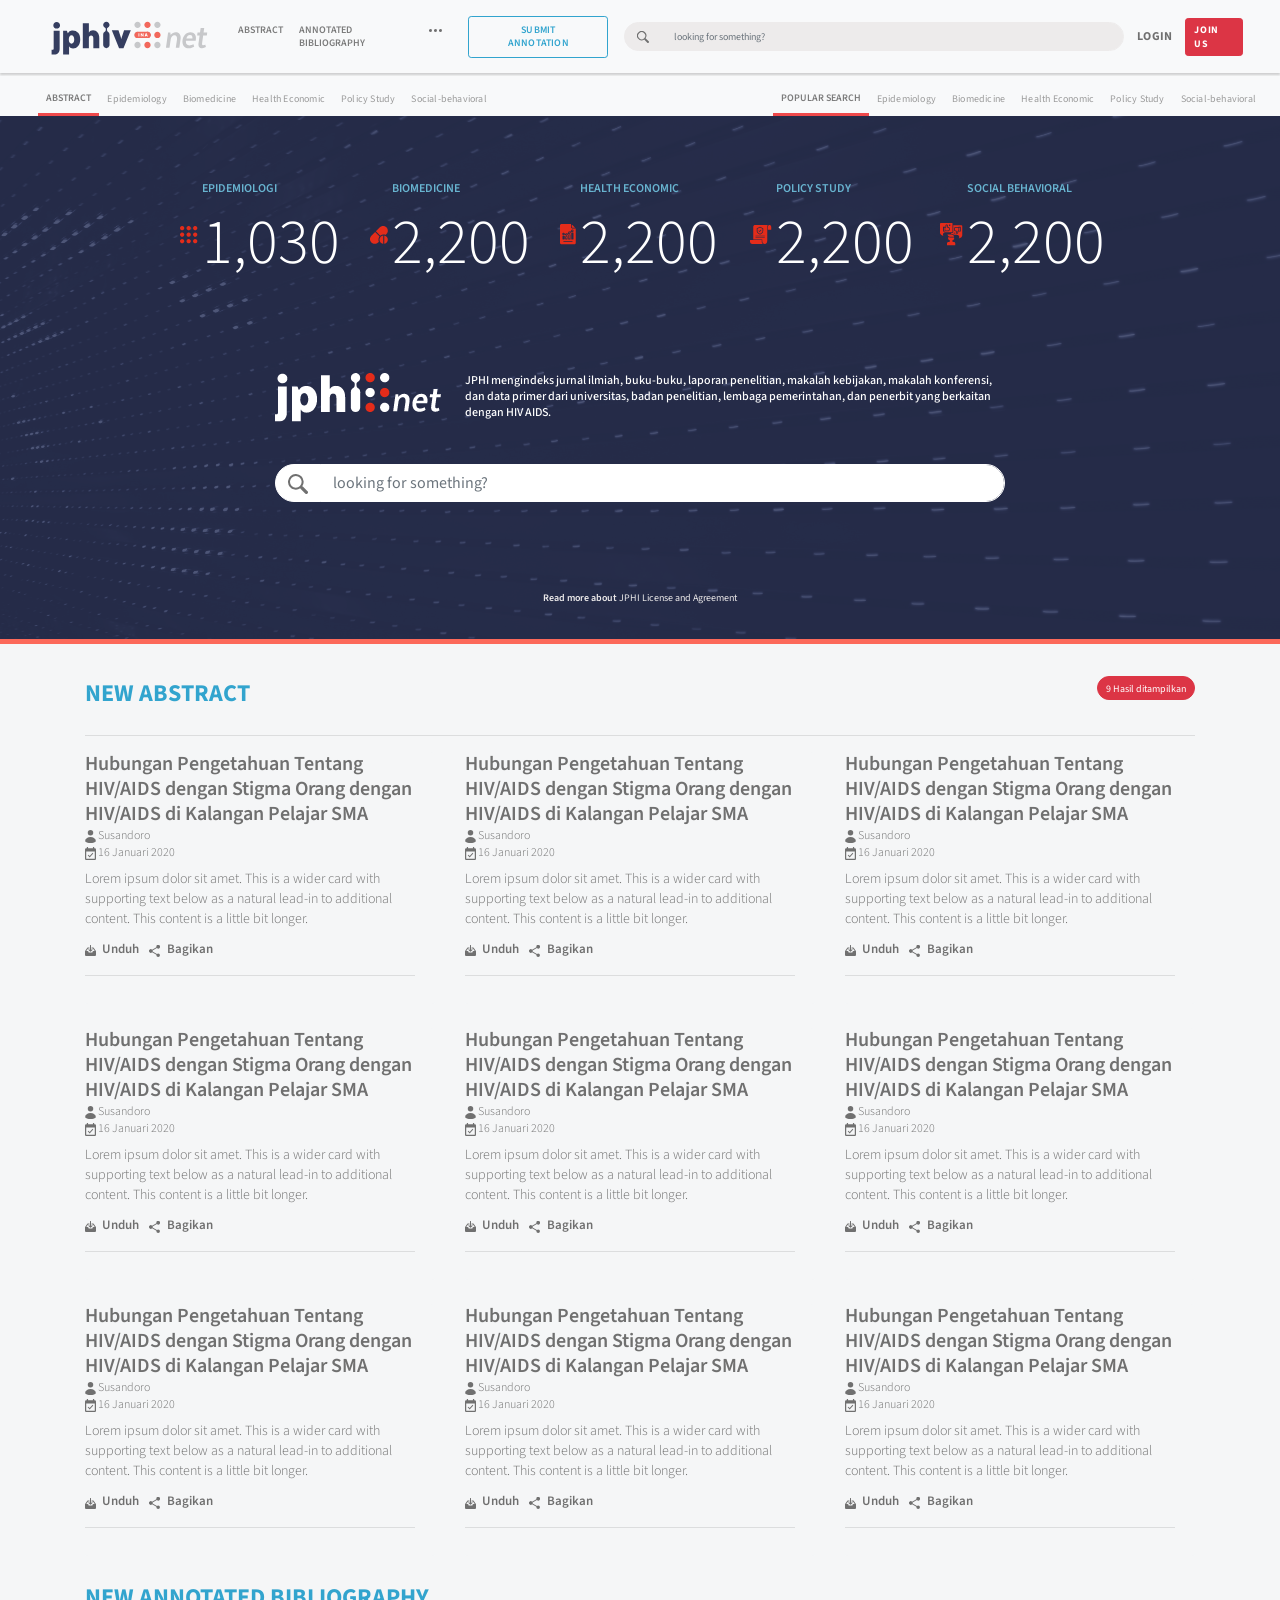
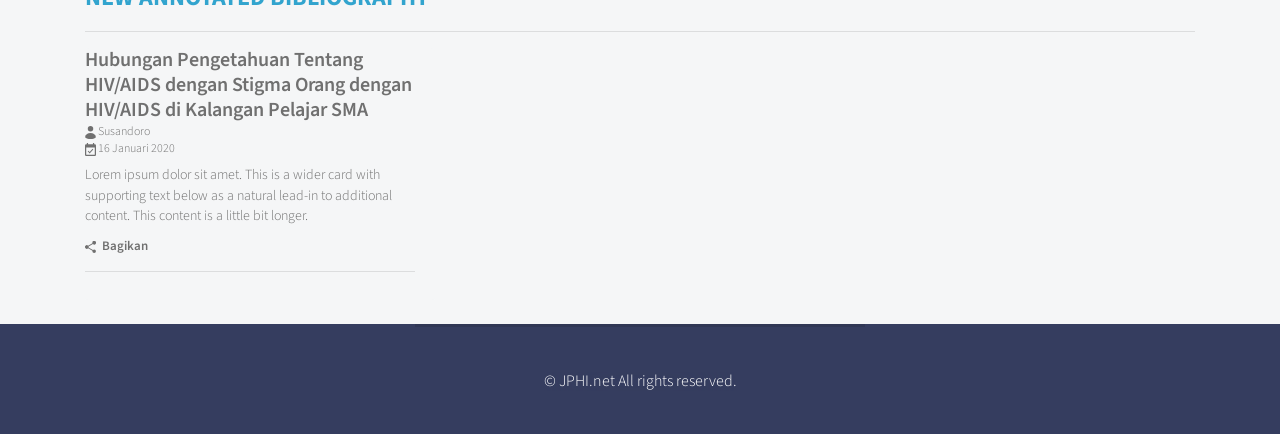
==== index.html @ fbbba708 "update navbar" ====
<!doctype html>
<html lang="en">
  <head>
    <!-- Required meta tags -->
    <meta charset="utf-8">
    <meta name="viewport" content="width=device-width, initial-scale=1, shrink-to-fit=no">

    <!-- Bootstrap CSS -->
    <link rel="stylesheet" href="https://stackpath.bootstrapcdn.com/bootstrap/4.4.1/css/bootstrap.min.css" integrity="sha384-Vkoo8x4CGsO3+Hhxv8T/Q5PaXtkKtu6ug5TOeNV6gBiFeWPGFN9MuhOf23Q9Ifjh" crossorigin="anonymous">
    
    <!-- my css -->
    <link rel="stylesheet" href="css/index.css">
    <link rel="stylesheet" href="css/header-footer.css">

    <!-- font source Sans pro -->
    <link href="https://fonts.googleapis.com/css?family=Source+Sans+Pro:200,200i,300,300i,400,400i,600,600i,700,700i,900,900i&display=swap" rel="stylesheet">
    <title>Homepage</title>
    <!-- <style>
      body{
        font-family: 'Source Sans Pro';
      }
    </style> -->

  </head>
  <body>
    <!-- header 1 -->
    <nav class="navbar navbar-expand-lg navbar-light bg-light main-nav">
      <a class="navbar-brand" href="index.html">
        <img src="img/logo/JPHIV-INA_LOGO.svg" alt="" srcset="">
      </a>
      <button class="navbar-toggler" type="button" data-toggle="collapse" data-target="#navbarSupportedContent" aria-controls="navbarSupportedContent" aria-expanded="false" aria-label="Toggle navigation">
        <span class="navbar-toggler-icon"></span>
      </button>
    
      <div class="collapse navbar-collapse" id="navbarSupportedContent">
        <ul class="navbar-nav">
          <li class="nav-item active">
            <a class="nav-link" href="Abstract.html">ABSTRACT <span class="sr-only">(current)</span></a>
          </li>
          <li class="nav-item">
            <a class="nav-link" href="annotated.html">ANNOTATED BIBLIOGRAPHY </a>
          </li>
          <li class="nav-item">
            <a class="nav-link" href="#"><img src="img/Group 13.png" alt="" srcset=""></a>
          </li>
          <button type="button" class="btn btn-outline-secondary btn-sm">SUBMIT ANNOTATION</button>
        </ul>
        <form class="form-inline my-2 my-lg-0 w-50 ">
          <div class="input-group">
            <div class="input-group-prepend">
              <div class="input-group-text "><i><img src="img/search-icon.svg" alt=""></i></div>
            </div>
            <input type="search" class="form-control "  placeholder="looking for something?">
          </div>
        </form>
        <button type="button" class="btn btn-link ">LOGIN</button>
        <button type="button" class="btn btn-danger btn-sm btn-join-us">JOIN US</button>
      </div>
    </nav>
    <!-- end header 1 -->

    <!-- header 2 -->
    <nav class="navbar navbar-expand-lg navbar-light bg-light sub-nav">
      <button class="navbar-toggler" type="button" data-toggle="collapse" data-target="#navbarSupportedContent" aria-controls="navbarSupportedContent" aria-expanded="false" aria-label="Toggle navigation">
        <span class="navbar-toggler-icon"></span>
      </button>
    
      <div class="collapse navbar-collapse" id="navbarSupportedContent">
        <ul class="navbar-nav mr-auto">
          <li class="nav-item active">
            <a class="nav-link" href="#">ABSTRACT <span class="sr-only">(current)</span></a>
          </li>
          <li class="nav-item">
            <a class="nav-link" href="Epidemiology.html">Epidemiology</a>
          </li>
          <li class="nav-item">
            <a class="nav-link" href="#">Biomedicine</a>
          </li>
          <li class="nav-item">
            <a class="nav-link" href="#">Health Economic</a>
          </li>
          <li class="nav-item">
            <a class="nav-link" href="#">Policy Study</a>
          </li>
          <li class="nav-item">
            <a class="nav-link" href="#">Social-behavioral</a>
          </li>
         
        </ul>
        <ul class="navbar-nav ml-auto popular-search">
          <li class="nav-item active">
            <a class="nav-link" href="#">POPULAR SEARCH <span class="sr-only">(current)</span></a>
          </li>
          <li class="nav-item">
            <a class="nav-link" href="#">Epidemiology</a>
          </li>
          <li class="nav-item">
            <a class="nav-link" href="#">Biomedicine</a>
          </li>
          <li class="nav-item">
            <a class="nav-link" href="#">Health Economic</a>
          </li>
          <li class="nav-item">
            <a class="nav-link" href="#">Policy Study</a>
          </li>
          <li class="nav-item">
            <a class="nav-link" href="#">Social-behavioral</a>
          </li>
        </ul>
      </div>
    </nav>
    <!-- end header 2 -->

    <!-- jumbotron -->
    <section class="landing">
      <div class="container-fluid">
        <div class="jumbotron jumbotron-fluid">
          <div class="container">
            <div class="row justify-content-md-center">
              <div class="col-md-2">
                <div class="media">
                  <img src="img/epidemiology.png" class="align-self-center mr-1" alt="...">
                  <div class="media-body">
                    <h5 class="mt-0">EPIDEMIOLOGI</h5>
                    <h1>1,030</ph1>
                  </div>
                </div>
              </div>
              <div class="col-md-2">
                <div class="media">
                  <img src="img/biomedicine.png" class="align-self-center mr-1" alt="...">
                  <div class="media-body">
                    <h5 class="mt-0">BIOMEDICINE</h5>
                    <h1>2,200</ph1>
                  </div>
                </div>
              </div>
              <div class="col-md-2">
                <div class="media">
                  <img src="img/health economic.png" class="align-self-center mr-1" alt="...">
                  <div class="media-body">
                    <h5 class="mt-0">HEALTH ECONOMIC</h5>
                    <h1>2,200</ph1>
                  </div>
                </div>
              </div>
              <div class="col-md-2">
                <div class="media">
                  <img src="img/policy-study.png" class="align-self-center mr-1" alt="...">
                  <div class="media-body">
                    <h5>POLICY STUDY</h5>
                    <h1>2,200</ph1>
                  </div>
                </div>
              </div>
              <div class="col-md-2">
                <div class="media">
                  <img src="img/social-behavioral.png" class="align-self-center mr-1" alt="...">
                  <div class="media-body">
                    <h5 class="mt-0">SOCIAL BEHAVIORAL</h5>
                    <h1>2,200</h1>
                  </div>
                </div>
              </div>
            </div>
            <div class="row justify-content-md-center title">
              <div class="col-md-2">
                <img src="img/logo/Landing-img.png" alt="" srcset="">
              </div>
              <div class="col-md-6">
                <h6 class="landing-title">JPHI mengindeks jurnal ilmiah, buku-buku, laporan penelitian, makalah kebijakan, makalah konferensi, dan data primer 
                  dari universitas, badan penelitian, lembaga pemerintahan, dan penerbit yang berkaitan dengan HIV AIDS.</h6>
              </div>
            </div>
              <div class="row justify-content-md-center main-search">
                <div class="col-md-8">
                  <form action="">
                    <div class="input-group">
  
                      <div class="input-group-prepend">
                        <div class="input-group-text"><i><img src="img/search-landing.svg" alt=""></i></div>
                      </div>
                      <input type="search" class="form-control"  placeholder="looking for something?">
                    </div>
                  </form>
                </div>
              </div>
              <div class="row justify-content-md-center align-items-end read-more">
                <div class="d-flex justify-content-center  align-items-end">
                  <h6>Read more about <span>JPHI License and Agreement</span> </h6>
                </div>
                <!-- <div class="col-md-2">
                  <h6>Read more about <span>JPHI License and Agreement</span> </h6>
                </div> -->
              </div>
          </div>
        </div>
      </div>
    </section>
    <!-- end jumbotron -->

    <!-- new entri -->
    <section>
      <div class="container new-entry">
        <div class="d-flex justify-content-between">
          <h3>NEW ABSTRACT</h3>
          <button type="button" class="btn btn-danger btn-sm">9 Hasil ditampilkan</button>
        </div>
        <hr>
        <div class="row row-cols-md-3">        
          <div class="col-md-4 mb-4">
            <div class="card h-100">
              <div class="card-body">
                <a href="detail.html " class="card-title">Hubungan Pengetahuan Tentang HIV/AIDS dengan Stigma Orang dengan HIV/AIDS di Kalangan Pelajar SMA</a>
                <h6 class="autor"><i><img src="img/autor.svg" alt="" srcset=""></i> Susandoro</h6>
                <h6 class="date"><i><img src="img/date.svg" alt=""></i> 16 Januari 2020</h6>
                <p class="card-text">Lorem ipsum dolor sit amet. This is a wider card with supporting text below as a natural lead-in to additional content. This content is a little bit longer.</p>
              </div>
              <div class="card-footer">
                <ul class="list-inline">
                  <li class="list-inline-item"><i><img src="img/download.svg" alt=""></i><a href="">Unduh</a></li>
                  <li class="list-inline-item"><i><img src="img/share.svg" alt=""></i><a href="">Bagikan</a></li>
                </ul>
                <hr>
              </div>
            </div>
          </div>

          <div class="col-md-4 mb-4">
            <div class="card h-100">
              <div class="card-body">
                <a href="detail.html " class="card-title">Hubungan Pengetahuan Tentang HIV/AIDS dengan Stigma Orang dengan HIV/AIDS di Kalangan Pelajar SMA</a>
                <h6 class="autor"><i><img src="img/autor.svg" alt="" srcset=""></i> Susandoro</h6>
                <h6 class="date"><i><img src="img/date.svg" alt=""></i> 16 Januari 2020</h6>
                <p class="card-text">Lorem ipsum dolor sit amet. This is a wider card with supporting text below as a natural lead-in to additional content. This content is a little bit longer.</p>
              </div>
              <div class="card-footer">
                <ul class="list-inline">
                  <li class="list-inline-item"><i><img src="img/download.svg" alt=""></i><a href="">Unduh</a></li>
                  <li class="list-inline-item"><i><img src="img/share.svg" alt=""></i><a href="">Bagikan</a></li>
                </ul>
                <hr>
              </div>
            </div>
          </div>

          <div class="col-md-4 mb-4">
            <div class="card h-100">
              <div class="card-body">
                <a href="detail.html " class="card-title">Hubungan Pengetahuan Tentang HIV/AIDS dengan Stigma Orang dengan HIV/AIDS di Kalangan Pelajar SMA</a>
                <h6 class="autor"><i><img src="img/autor.svg" alt="" srcset=""></i> Susandoro</h6>
                <h6 class="date"><i><img src="img/date.svg" alt=""></i> 16 Januari 2020</h6>
                <p class="card-text">Lorem ipsum dolor sit amet. This is a wider card with supporting text below as a natural lead-in to additional content. This content is a little bit longer.</p>
              </div>
              <div class="card-footer">
                <ul class="list-inline">
                  <li class="list-inline-item"><i><img src="img/download.svg" alt=""></i><a href="">Unduh</a></li>
                  <li class="list-inline-item"><i><img src="img/share.svg" alt=""></i><a href="">Bagikan</a></li>
                </ul>
                <hr>
              </div>
            </div>
          </div>

          <div class="col-md-4 mb-4">
            <div class="card h-100">
              <div class="card-body">
                <a href="detail.html " class="card-title">Hubungan Pengetahuan Tentang HIV/AIDS dengan Stigma Orang dengan HIV/AIDS di Kalangan Pelajar SMA</a>
                <h6 class="autor"><i><img src="img/autor.svg" alt="" srcset=""></i> Susandoro</h6>
                <h6 class="date"><i><img src="img/date.svg" alt=""></i> 16 Januari 2020</h6>
                <p class="card-text">Lorem ipsum dolor sit amet. This is a wider card with supporting text below as a natural lead-in to additional content. This content is a little bit longer.</p>
              </div>
              <div class="card-footer">
                <ul class="list-inline">
                  <li class="list-inline-item"><i><img src="img/download.svg" alt=""></i><a href="">Unduh</a></li>
                  <li class="list-inline-item"><i><img src="img/share.svg" alt=""></i><a href="">Bagikan</a></li>
                </ul>
                <hr>
              </div>
            </div>
          </div>

          <div class="col-md-4 mb-4">
            <div class="card h-100">
              <div class="card-body">
                <a href="detail.html " class="card-title">Hubungan Pengetahuan Tentang HIV/AIDS dengan Stigma Orang dengan HIV/AIDS di Kalangan Pelajar SMA</a>
                <h6 class="autor"><i><img src="img/autor.svg" alt="" srcset=""></i> Susandoro</h6>
                <h6 class="date"><i><img src="img/date.svg" alt=""></i> 16 Januari 2020</h6>
                <p class="card-text">Lorem ipsum dolor sit amet. This is a wider card with supporting text below as a natural lead-in to additional content. This content is a little bit longer.</p>
              </div>
              <div class="card-footer">
                <ul class="list-inline">
                  <li class="list-inline-item"><i><img src="img/download.svg" alt=""></i><a href="">Unduh</a></li>
                  <li class="list-inline-item"><i><img src="img/share.svg" alt=""></i><a href="">Bagikan</a></li>
                </ul>
                <hr>
              </div>
            </div>
          </div>

          <div class="col-md-4 mb-4">
            <div class="card h-100">
              <div class="card-body">
                <a href="detail.html " class="card-title">Hubungan Pengetahuan Tentang HIV/AIDS dengan Stigma Orang dengan HIV/AIDS di Kalangan Pelajar SMA</a>
                <h6 class="autor"><i><img src="img/autor.svg" alt="" srcset=""></i> Susandoro</h6>
                <h6 class="date"><i><img src="img/date.svg" alt=""></i> 16 Januari 2020</h6>
                <p class="card-text">Lorem ipsum dolor sit amet. This is a wider card with supporting text below as a natural lead-in to additional content. This content is a little bit longer.</p>
              </div>
              <div class="card-footer">
                <ul class="list-inline">
                  <li class="list-inline-item"><i><img src="img/download.svg" alt=""></i><a href="">Unduh</a></li>
                  <li class="list-inline-item"><i><img src="img/share.svg" alt=""></i><a href="">Bagikan</a></li>
                </ul>
                <hr>
              </div>
            </div>
          </div>

          <div class="col-md-4 mb-4">
            <div class="card h-100">
              <div class="card-body">
                <a href="detail.html " class="card-title">Hubungan Pengetahuan Tentang HIV/AIDS dengan Stigma Orang dengan HIV/AIDS di Kalangan Pelajar SMA</a>
                <h6 class="autor"><i><img src="img/autor.svg" alt="" srcset=""></i> Susandoro</h6>
                <h6 class="date"><i><img src="img/date.svg" alt=""></i> 16 Januari 2020</h6>
                <p class="card-text">Lorem ipsum dolor sit amet. This is a wider card with supporting text below as a natural lead-in to additional content. This content is a little bit longer.</p>
              </div>
              <div class="card-footer">
                <ul class="list-inline">
                  <li class="list-inline-item"><i><img src="img/download.svg" alt=""></i><a href="">Unduh</a></li>
                  <li class="list-inline-item"><i><img src="img/share.svg" alt=""></i><a href="">Bagikan</a></li>
                </ul>
                <hr>
              </div>
            </div>
          </div>

          <div class="col-md-4 mb-4">
            <div class="card h-100">
              <div class="card-body">
                <a href="detail.html " class="card-title">Hubungan Pengetahuan Tentang HIV/AIDS dengan Stigma Orang dengan HIV/AIDS di Kalangan Pelajar SMA</a>
                <h6 class="autor"><i><img src="img/autor.svg" alt="" srcset=""></i> Susandoro</h6>
                <h6 class="date"><i><img src="img/date.svg" alt=""></i> 16 Januari 2020</h6>
                <p class="card-text">Lorem ipsum dolor sit amet. This is a wider card with supporting text below as a natural lead-in to additional content. This content is a little bit longer.</p>
              </div>
              <div class="card-footer">
                <ul class="list-inline">
                  <li class="list-inline-item"><i><img src="img/download.svg" alt=""></i><a href="">Unduh</a></li>
                  <li class="list-inline-item"><i><img src="img/share.svg" alt=""></i><a href="">Bagikan</a></li>
                </ul>
                <hr>
              </div>
            </div>
          </div>

          <div class="col-md-4 mb-4">
            <div class="card h-100">
              <div class="card-body">
                <a href="detail.html " class="card-title">Hubungan Pengetahuan Tentang HIV/AIDS dengan Stigma Orang dengan HIV/AIDS di Kalangan Pelajar SMA</a>
                <h6 class="autor"><i><img src="img/autor.svg" alt="" srcset=""></i> Susandoro</h6>
                <h6 class="date"><i><img src="img/date.svg" alt=""></i> 16 Januari 2020</h6>
                <p class="card-text">Lorem ipsum dolor sit amet. This is a wider card with supporting text below as a natural lead-in to additional content. This content is a little bit longer.</p>
              </div>
              <div class="card-footer">
                <ul class="list-inline">
                  <li class="list-inline-item"><i><img src="img/download.svg" alt=""></i><a href="">Unduh</a></li>
                  <li class="list-inline-item"><i><img src="img/share.svg" alt=""></i><a href="">Bagikan</a></li>
                </ul>
                <hr>
              </div>
            </div>
          </div>
        </div>
      </div>
    </section>
    <!-- end new entry -->

    <!-- pagination -->
    <!-- <section class="pagination mt-3">
      <div class="container">
       <div class="row justify-content-md-center">
          <div class="col-md-auto ">
            <nav aria-label="Page navigation example">
              <ul class="pagination">
                <li class="page-item">
                  <a class="page-link" href="#" aria-label="Previous">
                    <span aria-hidden="true">&laquo;</span>
                    <span class="sr-only">Previous</span>
                  </a>
                </li>
                <li class="page-item"><a class="page-link" href="#">1</a></li>
                <li class="page-item"><a class="page-link" href="#">2</a></li>
                <li class="page-item"><a class="page-link" href="#">3</a></li>
                <li class="page-item">
                  <a class="page-link" href="#" aria-label="Next">
                    <span aria-hidden="true">&raquo;</span>
                    <span class="sr-only">Next</span>
                  </a>
                </li>
              </ul>
            </nav>
          </div>
        </div>
      </div>   
    </section> -->
    <!-- end pagination -->

    <section class="new-anno-bibl new-entry">
      <div class="container">
        <div class="row">
          <div class="col-md">
            <h3>NEW ANNOTATED BIBLIOGRAPHY</h3>
            <hr>
            <div class="row row-cols-md-3">
              <div class="col-md-4 mb-4">
                <div class="card h-100">
                  <div class="card-body">
                    <a href="detail.html " class="card-title">Hubungan Pengetahuan Tentang HIV/AIDS dengan Stigma Orang dengan HIV/AIDS di Kalangan Pelajar SMA</a>
                    <h6 class="autor"><i><img src="img/autor.svg" alt="" srcset=""></i> Susandoro</h6>
                    <h6 class="date"><i><img src="img/date.svg" alt=""></i> 16 Januari 2020</h6>
                    <p class="card-text">Lorem ipsum dolor sit amet. This is a wider card with supporting text below as a natural lead-in to additional content. This content is a little bit longer.</p>
                  </div>
                  <div class="card-footer">
                    <ul class="list-inline">
                      <li class="list-inline-item"><i><img src="img/share.svg" alt=""></i><a href="">Bagikan</a></li>
                    </ul>
                    <hr>
                  </div>
                </div>
              </div>
            </div>
          </div>
        </div>
      </div>
    </section>

    <!-- footer -->
    <footer>
      <div class="container">
        <hr>
        <div class="row justify-content-md-center ">
          <div class="col-md-auto align-items-center">
            <h3>© JPHI.net All rights reserved.</h3>
          </div>
        </div>
      </div>
    </footer>
    <!-- end footer -->

    <!-- Optional JavaScript -->
    <!-- jQuery first, then Popper.js, then Bootstrap JS -->
    <script src="https://code.jquery.com/jquery-3.4.1.slim.min.js" integrity="sha384-J6qa4849blE2+poT4WnyKhv5vZF5SrPo0iEjwBvKU7imGFAV0wwj1yYfoRSJoZ+n" crossorigin="anonymous"></script>
    <script src="https://cdn.jsdelivr.net/npm/popper.js@1.16.0/dist/umd/popper.min.js" integrity="sha384-Q6E9RHvbIyZFJoft+2mJbHaEWldlvI9IOYy5n3zV9zzTtmI3UksdQRVvoxMfooAo" crossorigin="anonymous"></script>
    <script src="https://stackpath.bootstrapcdn.com/bootstrap/4.4.1/js/bootstrap.min.js" integrity="sha384-wfSDF2E50Y2D1uUdj0O3uMBJnjuUD4Ih7YwaYd1iqfktj0Uod8GCExl3Og8ifwB6" crossorigin="anonymous"></script>
  </body>
</html>
---- css/index.css ----
body{
    font-family: 'Source Sans Pro'; 
    background-color: #F5F6F7 !important;
}

.main-nav .form-inline{
    width: 30%;
    margin-right: 0 !important;
}

.sub-nav{
    padding-left: 3% !important;
}

#homepage{
    background-color: #F5F6F7 !important;
}


/* LANDING */
.jumbotron{
    background-image: url(/img/landing-index.png);
    height: 528px;
}

.landing .container-fluid{
    padding-left: 0;
    padding-right: 0;
}

.landing .media-body h5{
    font-family: 'Source Sans Pro';
    font-size: 12px;
    font-weight: 600;
    font-stretch: normal;
    font-style: normal;
    line-height: 1.42;
    letter-spacing: normal;
    text-align: left;
    color: #68b4d0;
}

.landing .media-body h1{
    font-family: 'Source Sans Pro';
    font-size: 64px;
    font-weight: 300;
    line-height: 1.44;
    text-align: left;
    color: #ffffff !important;
} 

.landing .media-body h6{
    font-family: 'Source Sans Pro';
    font-size: 10px;
    font-weight: 600;
    line-height: 1.3;
    text-align: right;
    color: #ffffff !important ;
}

.landing .landing-title{
    font-family: 'Source Sans Pro';
    font-size: 12px;
    line-height: 1.33;
    text-align: left;
    color: #ffffff !important;
}

.landing .title{
    margin-top: 84px;
}

.landing .media h1 {
    margin-bottom: 0;
}

.landing .media h5 {
    margin-bottom: 0;
}


.landing input{
    font-family: 'Source Sans Pro';
    font-size: 16px;
    line-height: 1.38;
    color: #7b7b7b !important;
}

.landing .read-more h6{
    font-family: 'Source Sans Pro';
    margin-top: 90px;
    font-size: 10px;
    font-weight: 600;
    line-height: 1.3;
    color: #edebeb !important;
    margin-bottom: auto;
}

.landing .read-more h6 span{
    font-family: 'Source Sans Pro';
    font-size: 10px;
    font-weight: normal;
    line-height: 1.3;
    color: #edebeb !important;
}

.landing .jumbotron-fluid{
    border-bottom: 5px solid #fc695a;
}
/* 
.landing .co-md-2{
    padding-left: 0 !important;
    padding-right: 0 !important;
} */

.main-search{
    margin-top: 35px;
}

 .main-search .input-group-text{
    background-color: #ffffff;
    border-top-left-radius:20px ;
    border-bottom-left-radius: 20px;
    border-color: #ffffff;
}

.main-search .form-control{
    border-top-right-radius: 20px;
    border-bottom-right-radius: 20px;
    border-color: #ffffff;
}
/* END LANDING */

/* NEW ENTRY */
.new-entry h3{
    font-family: 'Source Sans Pro';
    font-size: 24px;
    font-weight: bold;
    line-height: 1.46;
    text-align: left;
    color: #32a4ce !important;
}

.new-entry img{
    width: 11px;
}

.new-entry button{
    height: 24px;
    font-family: 'Source Sans Pro';
    font-size: 10px;
    line-height: 1.6;
    text-align: left;
    color: #ffffff !important;
    border-radius: 20px;
}

.new-entry .card-title{
    font-family: 'Source Sans Pro';
    font-size: 20px;
    font-weight: 600;
    line-height: 1.25;
    color: #707070 !important;
    margin-bottom: 12px;
}

.new-entry a:hover{
    font-family: 'Source Sans Pro';
    font-size: 20px;
    font-weight: 600;
    line-height: 1.25;
    color: #fc695a !important;
}

.new-entry a{
    font-family: 'Source Sans Pro';
    font-size: 20px;
    font-weight: 600;
    line-height: 1.25;
    color: #707070 !important;
    margin-bottom: 12px;
}

.new-entry .card-footer a:hover{
    font-family: 'Source Sans Pro';
    font-size: 13px;
    font-weight: 600;
    font-stretch: normal;
    font-style: normal;
    line-height: 1.38;
    letter-spacing: normal;
    text-align: left;
    color: #ef494b;
}

.new-entry .card-footer a{
    font-family: 'Source Sans Pro';
    font-size: 13px;
    font-weight: 600;
    font-stretch: normal;
    font-style: normal;
    line-height: 1.38;
    letter-spacing: normal;
    text-align: left;
    color: #ef494b;
    
}

/* .new-entry ul img{
    padding-right: 0.6%;
} */

.new-entry ul a{
    padding-left: 6.4px
}

.new-entry .autor{
    margin-bottom: 0;
}

.new-entry .autor ,.new-entry .date{
    font-family: 'Source Sans Pro';
    font-size: 12px;
    font-weight: 300;
    line-height: 1.42;
    text-align: left;
    color: #707070 !important;
}

.new-entry p{
    font-family: 'Source Sans Pro';
    font-size: 14px;
    font-weight: 300;
    line-height: 1.43;
    color: #707070 !important;
}

.new-entry .list-inline{
    font-family: 'Source Sans Pro';
    font-size: 10px;
    font-weight: 600;
    line-height: 1.3;
    color: #707070 !important;
}

.new-entry .card-body{
    padding: 0;

}

.new-entry .card{
    border: 0;
}

.new-entry .card-footer{
    background-color: #F5F6F7;
    border: 0;
    padding-left: 0;
}

.new-entry .card{
    background-color: #F5F6F7;
}

/* END NEW ENTRY */

/* PAGINATIO */
.pagination .page-link{
    border: 0;
    font-size: 12px;
    line-height: 1.42;
    color: #707070 !important;
}
/* END PAGINATIO */

/* FOOTER */
footer hr{
    width: 450px;
    border-top-width: 3px;
    margin-bottom: 0;
    margin-top: 0;
    padding-bottom: 0;
    padding-top: 0;
}
/* END FOOTER */
---- css/header-footer.css ----
body{
    background-color: #F5F6F7;
}

.main-nav {
    box-shadow: 0 2px 2px 0 rgba(0, 0, 0, 0.16) !important;
    margin-bottom: 3px;
}

.main-nav .navbar-brand {
    padding-left: 2%;
}

.main-nav .navbar-brand img{
    width: 173.5px;
}

.main-nav ul {
    margin-right: 1.5%;
}

.main-nav .form-inline{
    width: 30%;
}

#search-main-nav{
    margin-right: 4.2% !important;
    width: 45%; 
}

.main-nav img{
    margin-right: 1.5%;
}

.sub-nav {
    box-shadow: none;
}

/* ################### HEADER ################# */
.sub-nav .navbar-nav .active>.nav-link{
    font-family: 'Source Sans Pro';
    font-size: 10px;
    font-weight: 600;
    font-stretch: normal;
    font-style: normal;
    line-height: 1.3;
    letter-spacing: normal;
    text-align: left;
    color: #7b7b7b !important;
    border-bottom: 3px solid #ef494b;
}

.sub-nav{
    padding-bottom: 0;
    padding-left: 0;
}

/* .navbar a img{
    padding-right: 14%;
} */

.main-nav .nav-link{
    font-family: 'Source Sans Pro';
    font-size: 10px;
    font-weight: 600;
    line-height: 1.3;
    color: #7b7b7b !important;
  }

.main-nav .btn-link{
    font-family: 'Source Sans Pro';
    font-size: 12px;
    font-weight: bold;
    line-height: 1.42;
    letter-spacing: 0.24px;
    text-align: left;
    color: #707070;
}

.main-nav .img-profil{
    width: 50px;
    border-radius: 50%;
}

.main-nav .btn-profil{
    font-family: 'Source Sans Pro';
    font-size: 12px;
    font-weight: bold;
    font-stretch: normal;
    font-style: normal;
    line-height: 1.42;
    letter-spacing: 0.24px;
    text-align: left;
    color: #707070;
}

.main-nav .btn-join-us{
    font-family: 'Source Sans Pro';
    font-size: 10px;
    font-weight: bold;
    line-height: 1.4;
    letter-spacing: 0.6px;
    text-align: left;
    color: #ffffff;
    margin-right: 2%;
}


 .main-nav .btn-outline-secondary{
    padding-right: 23px;
    padding-left: 23px;
    font-family: 'Source Sans Pro';
    font-size: 10px;
    font-weight: 600;
    line-height: 1.3;
    letter-spacing: 0.2px;
    color: #32a4ce !important;
    border-color: #32a4ce !important;
    margin-left: 18px;
 }

 .main-nav .input-group{
     width: 100%;
 }

 .main-nav input , .main-nav .input-group-text{
    font-family: 'Source Sans Pro';
    font-size: 10px;
    line-height: 1.4;
    color: #7b7b7b !important;
    background-color: #edebeb;
    border-top-left-radius: 20px;
    border-bottom-left-radius: 20px;
    border-color: #edebeb; ;
 }

 .sub-nav .nav-link{
    font-family: 'Source Sans Pro';
    font-size: 10px;
    line-height: 1.4;
    letter-spacing: 0.2px;
    text-align: left;
    color: #9b9b9b !important;
    
}

.main-nav .form-control{
    border-top-right-radius: 20px;
    border-bottom-right-radius: 20px;
}




/* ###################### END HEADER ################################## */

.page-link{
    background-color: #f5f6f7 !important;
}

/* FOOTER */
footer{
    background-color: #353d5f;
    height: 110px;
}

footer h3{
    -webkit-backdrop-filter: blur(30px);
    backdrop-filter: blur(30px);
    font-family: 'Source Sans Pro';
    font-size: 16px;
    font-weight: 300;
    text-align: left;
    color: #ffffff !important;
    margin-top: 45px;
}
/* END FOOTER */
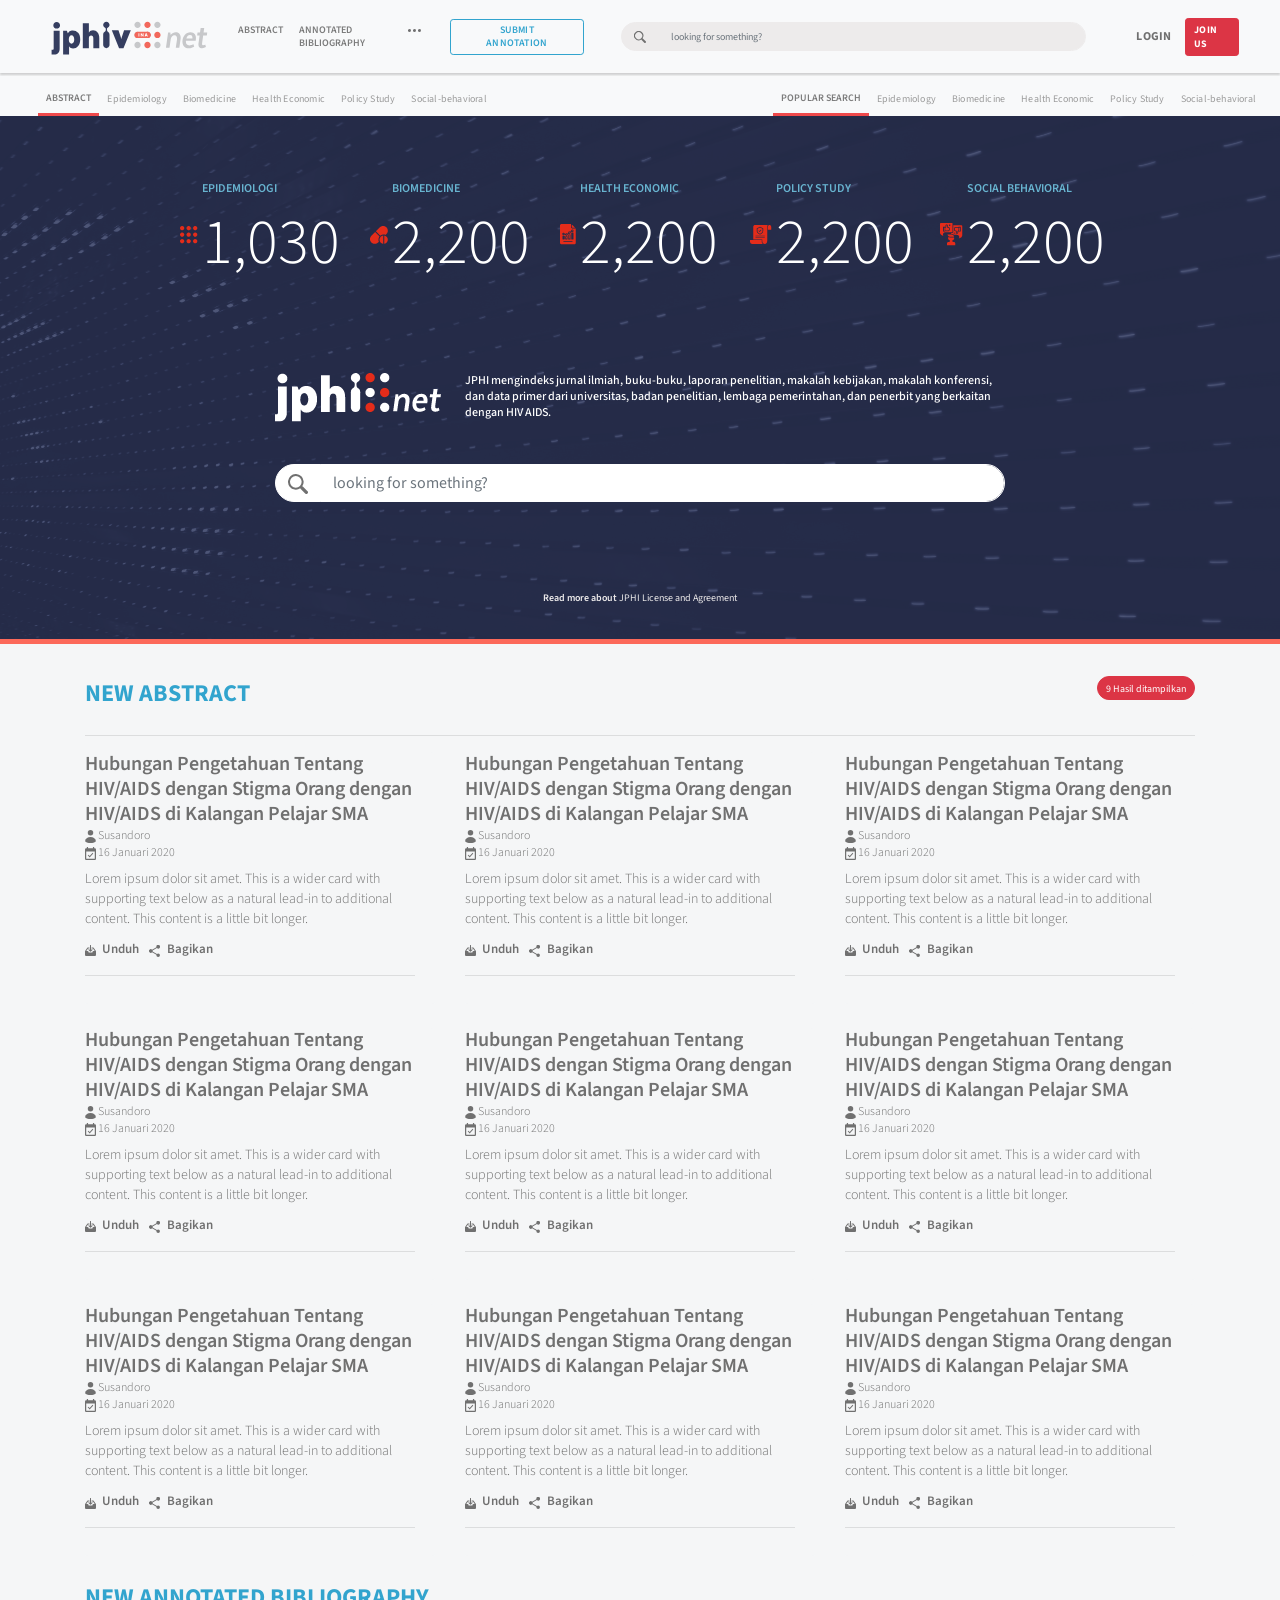
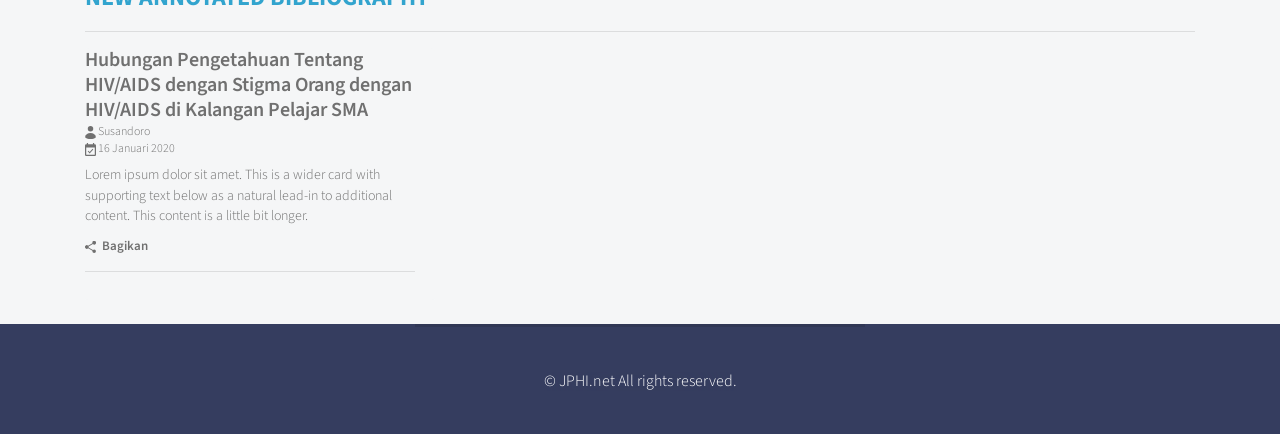
==== commit 39734394: "update dropdown" ====
--- a/index.html
+++ b/index.html
@@ -41,11 +41,23 @@
             <a class="nav-link" href="annotated.html">ANNOTATED BIBLIOGRAPHY </a>
           </li>
           <li class="nav-item">
-            <a class="nav-link" href="#"><img src="img/Group 13.png" alt="" srcset=""></a>
+            <div class="dropdown show dropdown-annotated">
+              <a class="nav-link dropdown-toggle" role="button" id="dropdownAnnotatedLink" data-toggle="dropdown" aria-haspopup="true" aria-expanded="false" href="#"><img src="img/Group 13.png" alt="" srcset=""></a>
+              <div class="dropdown-menu" aria-labelledby="dropdownAnnotatedLink">
+                <a class="dropdown-item" href="#">OVERVIEW</a>
+                <div class="dropdown-divider"></div>
+                <a class="dropdown-item" href="#">PRIVACY POLICY</a>
+                <div class="dropdown-divider"></div>
+                <a class="dropdown-item" href="#">TERMS OF SERVICE</a>
+                <div class="dropdown-divider"></div>
+                <a class="dropdown-item" href="#">FAQ</a>
+              </div>
+            </div>
+          </div>
           </li>
           <button type="button" class="btn btn-outline-secondary btn-sm">SUBMIT ANNOTATION</button>
         </ul>
-        <form class="form-inline my-2 my-lg-0 w-50 ">
+        <form class="form-inline my-2 my-lg-0 ">
           <div class="input-group">
             <div class="input-group-prepend">
               <div class="input-group-text "><i><img src="img/search-icon.svg" alt=""></i></div>
--- a/css/header-footer.css
+++ b/css/header-footer.css
@@ -20,17 +20,76 @@
 }
 
 .main-nav .form-inline{
-    width: 30%;
+    width: 48%;
+    padding-left: 3%;
+    padding-right: 3%;
 }
 
 #search-main-nav{
     margin-right: 4.2% !important;
-    width: 45%; 
+    width: 40%; 
 }
 
 .main-nav img{
     margin-right: 1.5%;
 }
+
+.dropdown-toggle::after {
+    display: none;
+}
+
+.main-nav .dropdown-annotated .dropdown-menu{
+    /* opacity: 0.95; */
+    box-shadow: 3px 3px 4px 0 rgba(0, 0, 0, 0.17);
+    background-color: #353d5f;
+}
+
+.main-nav .dropdown-img-profil .dropdown-menu{
+    opacity: 0.75;
+    box-shadow: 3px 3px 4px 0 rgba(0, 0, 0, 0.12);
+    background-color: #fafafa;
+}
+
+.main-nav .dropdown-annotated .dropdown-item{
+    font-family: 'Source Sans Pro';
+    font-size: 12px;
+    font-weight: normal;
+    font-stretch: normal;
+    font-style: normal;
+    line-height: 1.42;
+    letter-spacing: 0.36px;
+    text-align: left;
+    color: #ffffff;
+}
+
+.main-nav .dropdown-img-profil .dropdown-item{
+    font-family: 'Source Sans Pro';
+    font-size: 12px;
+    font-weight: normal;
+    font-stretch: normal;
+    font-style: normal;
+    line-height: 1.42;
+    letter-spacing: 0.36px;
+    text-align: left;
+    color: #353d5f;
+}
+
+.main-nav .dropdown-annotated .dropdown-divider{
+    margin-left: 15%;
+    margin-right: 15%;
+    marg
+}
+
+.main-nav .dropdown-img-profil .dropdown-divider{
+    margin-left: 15%;
+    margin-right: 15%;
+    marg
+}
+
+.main-nav .dropdown-annotated .dropdown-item:hover{
+    color: black;
+}
+
 
 .sub-nav {
     box-shadow: none;
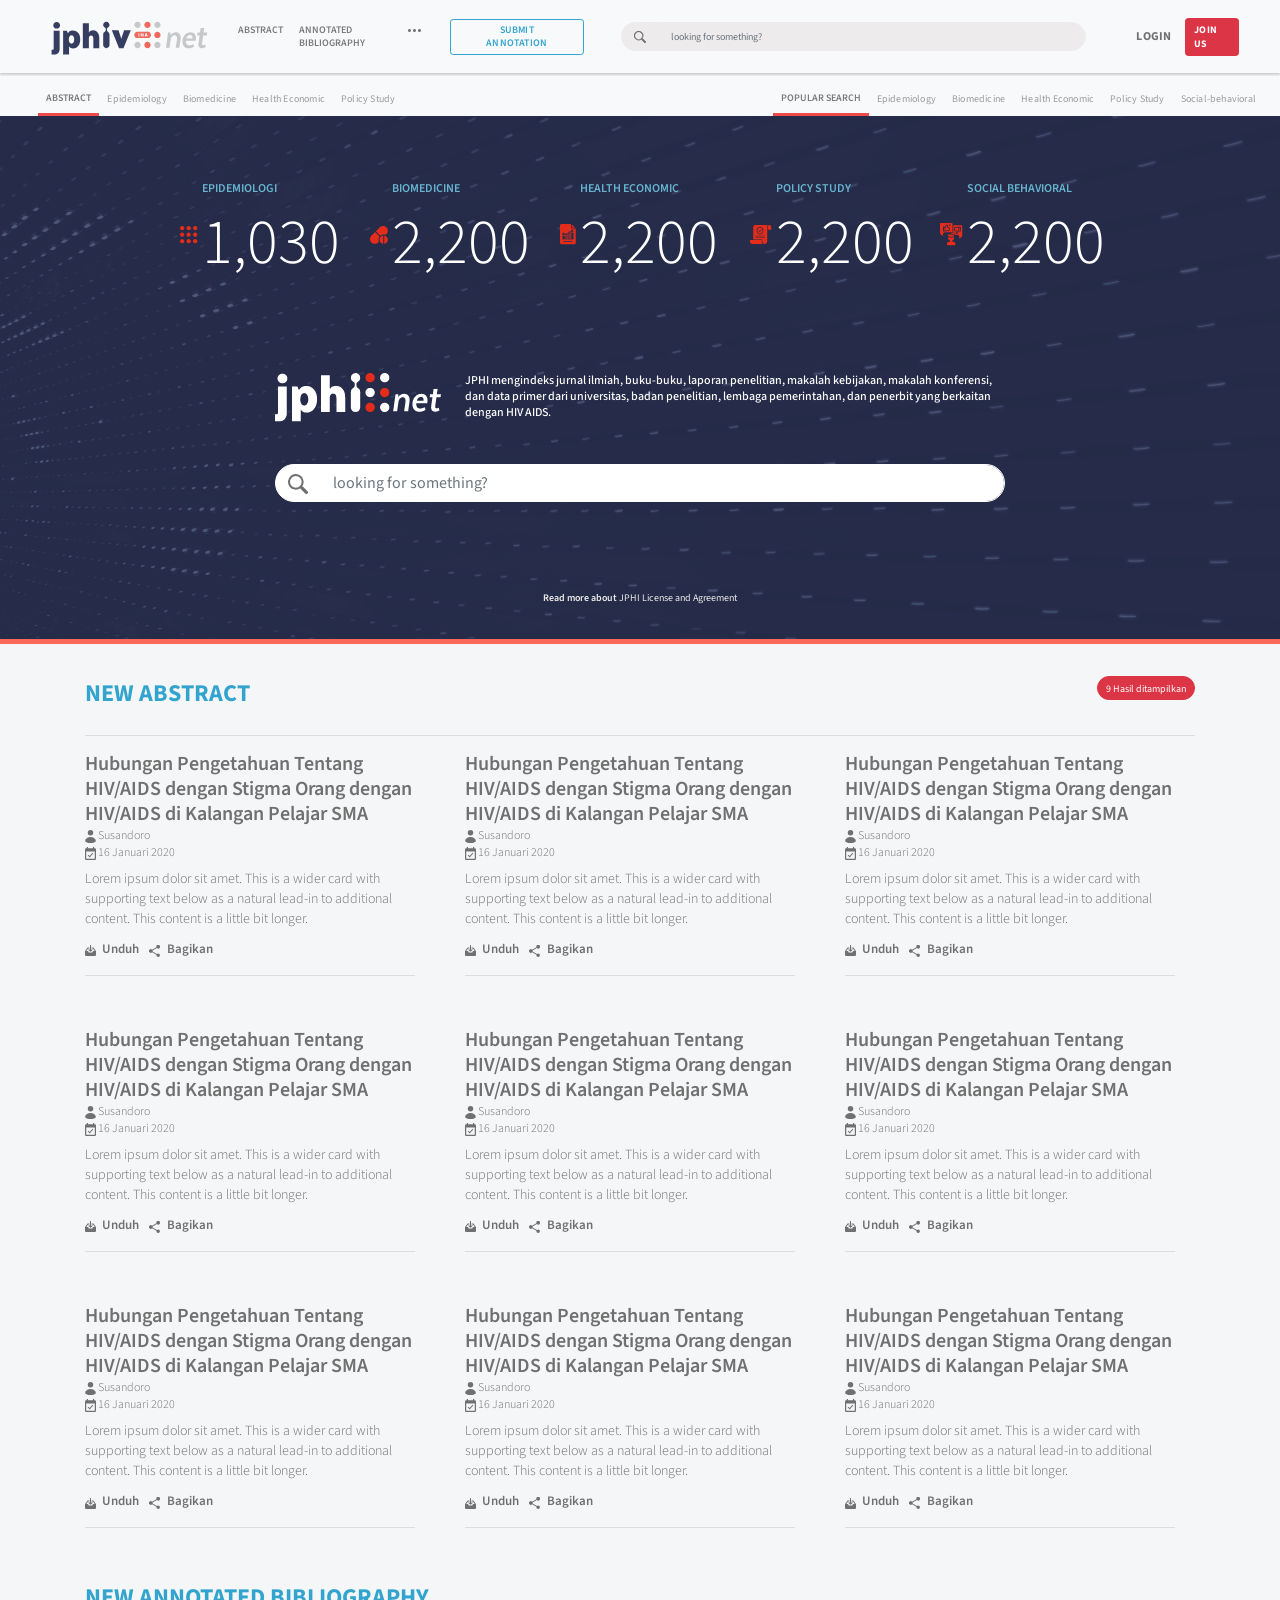
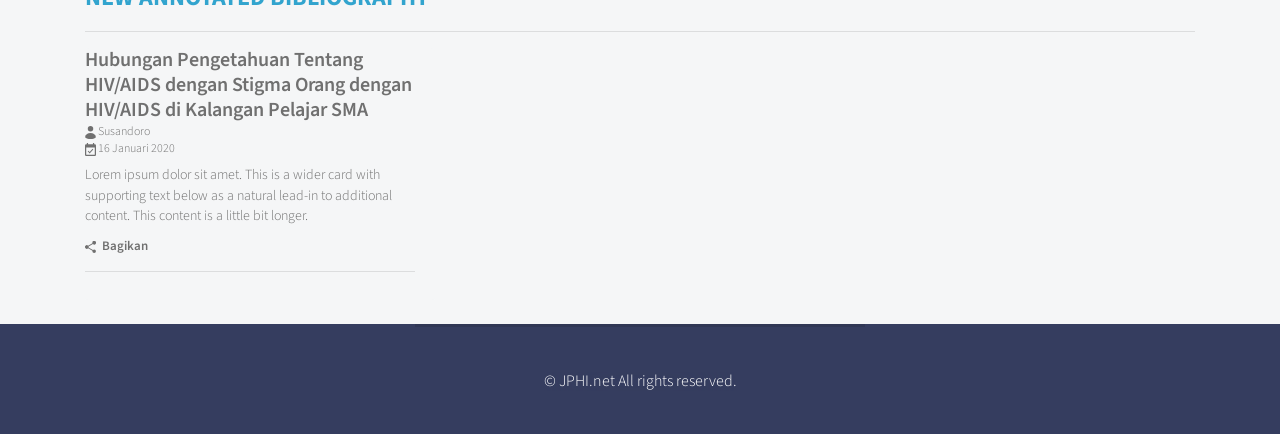
==== commit d0bf8189: "fix navbar" ====
--- a/index.html
+++ b/index.html
@@ -44,13 +44,21 @@
             <div class="dropdown show dropdown-annotated">
               <a class="nav-link dropdown-toggle" role="button" id="dropdownAnnotatedLink" data-toggle="dropdown" aria-haspopup="true" aria-expanded="false" href="#"><img src="img/Group 13.png" alt="" srcset=""></a>
               <div class="dropdown-menu" aria-labelledby="dropdownAnnotatedLink">
-                <a class="dropdown-item" href="#">OVERVIEW</a>
+                <a class="dropdown-item" href="overview.html">OVERVIEW</a>
                 <div class="dropdown-divider"></div>
                 <a class="dropdown-item" href="#">PRIVACY POLICY</a>
                 <div class="dropdown-divider"></div>
                 <a class="dropdown-item" href="#">TERMS OF SERVICE</a>
                 <div class="dropdown-divider"></div>
                 <a class="dropdown-item" href="#">FAQ</a>
+                <div class="dropdown-divider"></div>
+                <a class="dropdown-item" href="search-result-page.html">Search Result Page</a>
+                <div class="dropdown-divider"></div>
+                <a class="dropdown-item" href="search-result-tag.html">Search Tag Result Page</a>
+                <div class="dropdown-divider"></div>
+                <a class="dropdown-item" href="abstract-detail.html">Abstract Detail</a>
+                <div class="dropdown-divider"></div>
+                <a class="dropdown-item" href="annotated-detail.html">Annotated Detail</a>
               </div>
             </div>
           </div>
@@ -94,11 +102,8 @@
           <li class="nav-item">
             <a class="nav-link" href="#">Policy Study</a>
           </li>
-          <li class="nav-item">
-            <a class="nav-link" href="#">Social-behavioral</a>
-          </li>
-         
         </ul>
+
         <ul class="navbar-nav ml-auto popular-search">
           <li class="nav-item active">
             <a class="nav-link" href="#">POPULAR SEARCH <span class="sr-only">(current)</span></a>
--- a/css/header-footer.css
+++ b/css/header-footer.css
@@ -77,13 +77,11 @@
 .main-nav .dropdown-annotated .dropdown-divider{
     margin-left: 15%;
     margin-right: 15%;
-    marg
 }
 
 .main-nav .dropdown-img-profil .dropdown-divider{
     margin-left: 15%;
     margin-right: 15%;
-    marg
 }
 
 .main-nav .dropdown-annotated .dropdown-item:hover{
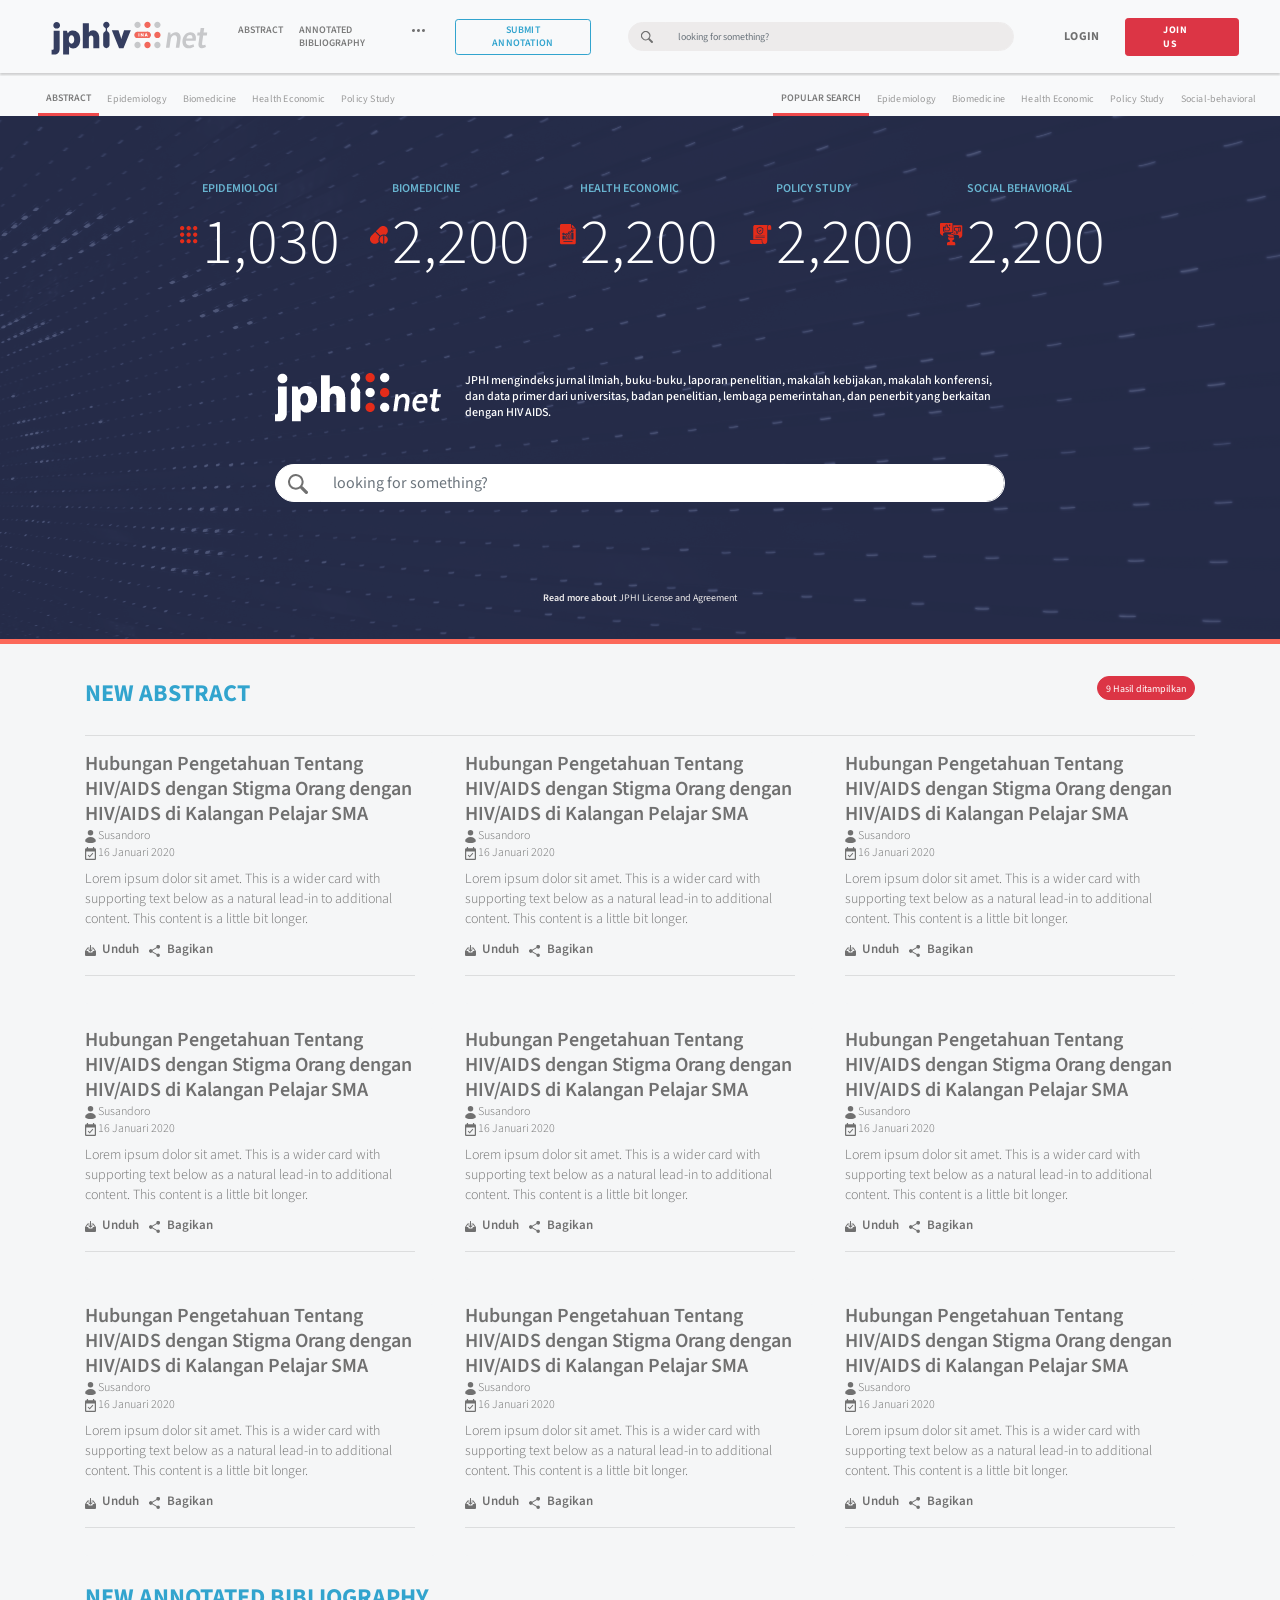
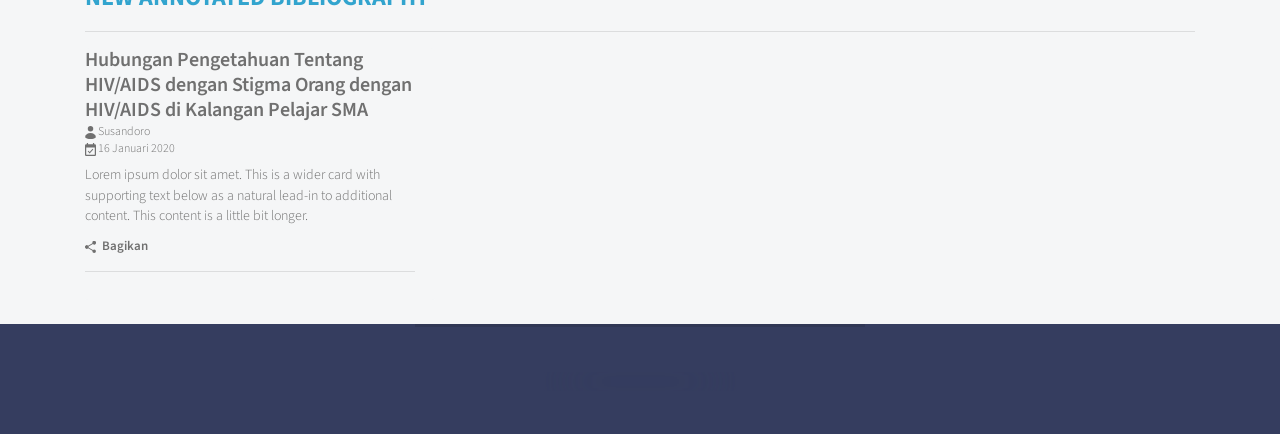
==== commit 3120ed1a: "fix buton join us ganti button dengan a ( hyperlink )" ====
--- a/index.html
+++ b/index.html
@@ -74,7 +74,10 @@
           </div>
         </form>
         <button type="button" class="btn btn-link ">LOGIN</button>
-        <button type="button" class="btn btn-danger btn-sm btn-join-us">JOIN US</button>
+        <a href="" type="button" class="btn btn-danger btn-sm btn-join-us">JOIN US</a>
+        <!-- <a href="">
+          <button type="button" class="btn btn-danger btn-sm btn-join-us">JOIN US</button>
+        </a> -->
       </div>
     </nav>
     <!-- end header 1 -->
--- a/css/index.css
+++ b/css/index.css
@@ -7,6 +7,12 @@
 .main-nav .form-inline{
     width: 30%;
     margin-right: 0 !important;
+}
+
+.main-nav .btn-join-us{
+    padding-left: 3%;
+    padding-right: 3%;
+    margin-left: 1%;
 }
 
 .sub-nav{
--- a/css/header-footer.css
+++ b/css/header-footer.css
@@ -20,7 +20,7 @@
 }
 
 .main-nav .form-inline{
-    width: 48%;
+    width: 40%;
     padding-left: 3%;
     padding-right: 3%;
 }
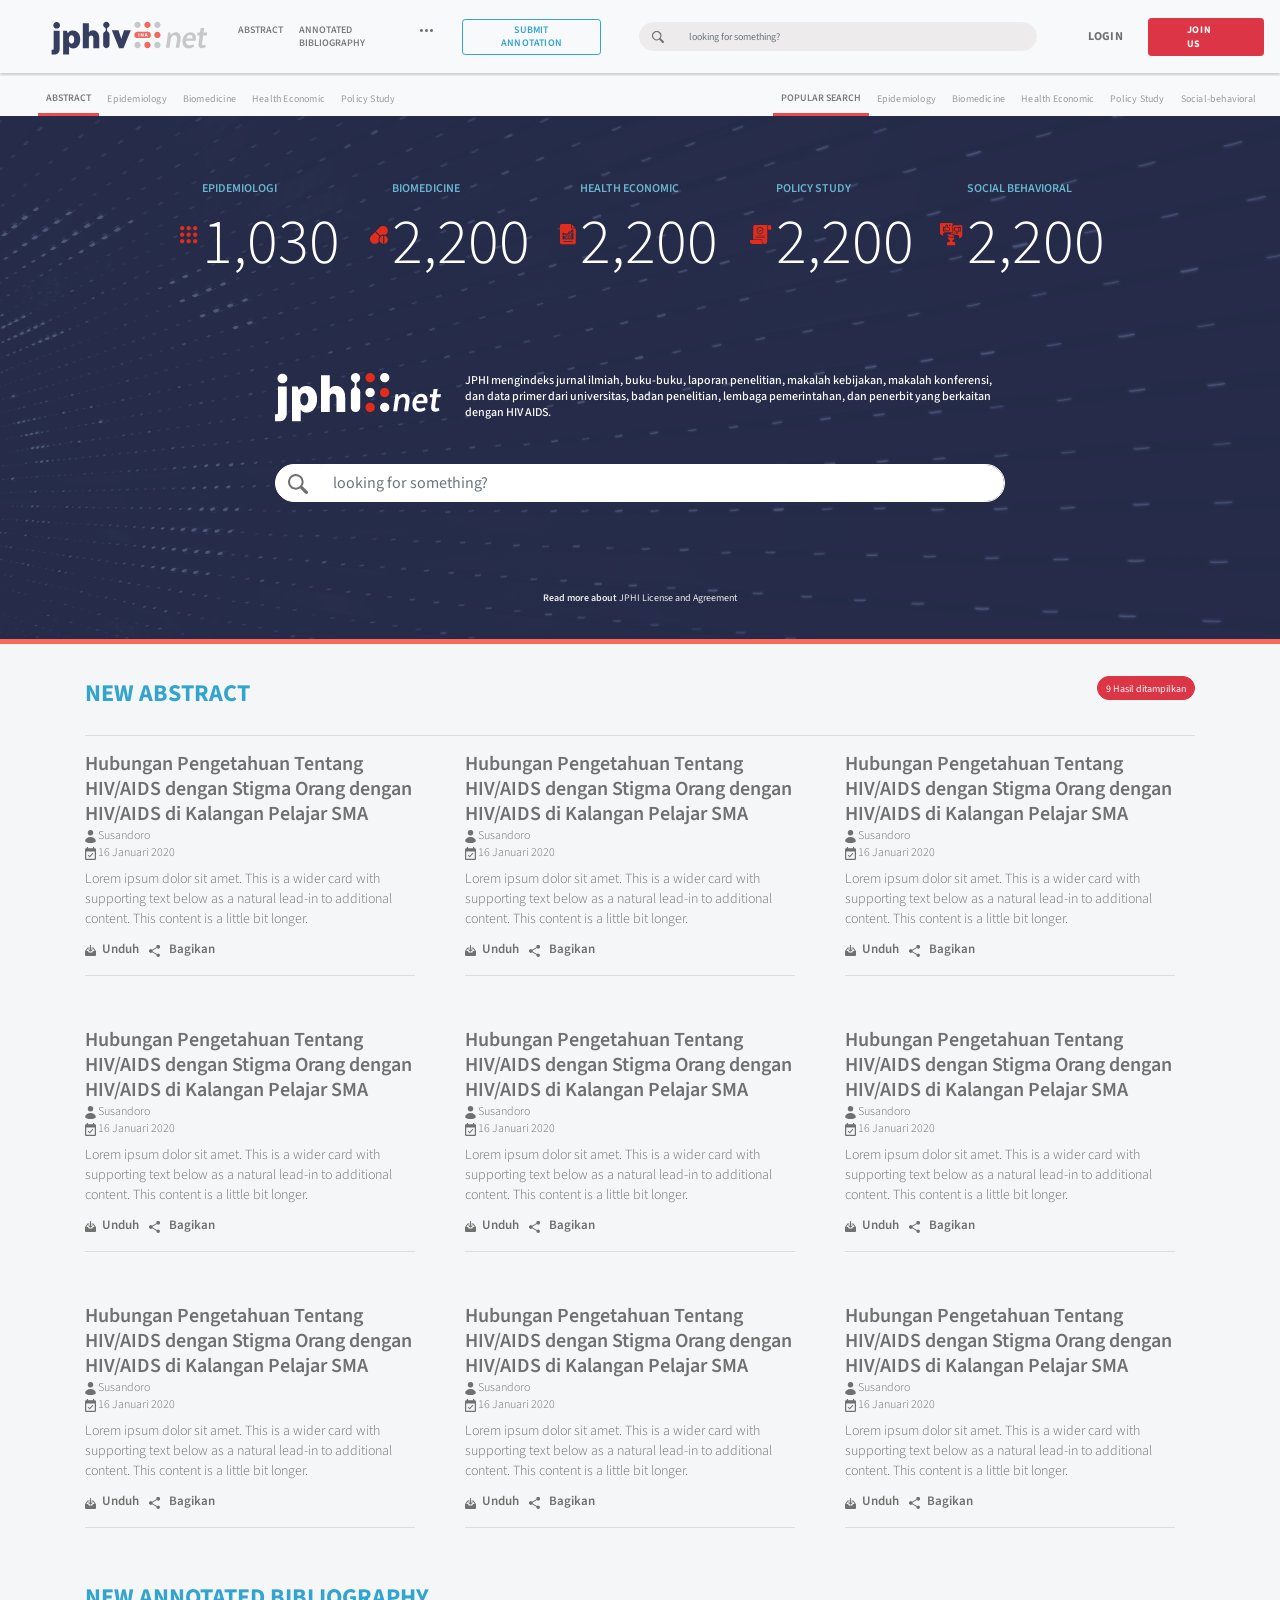
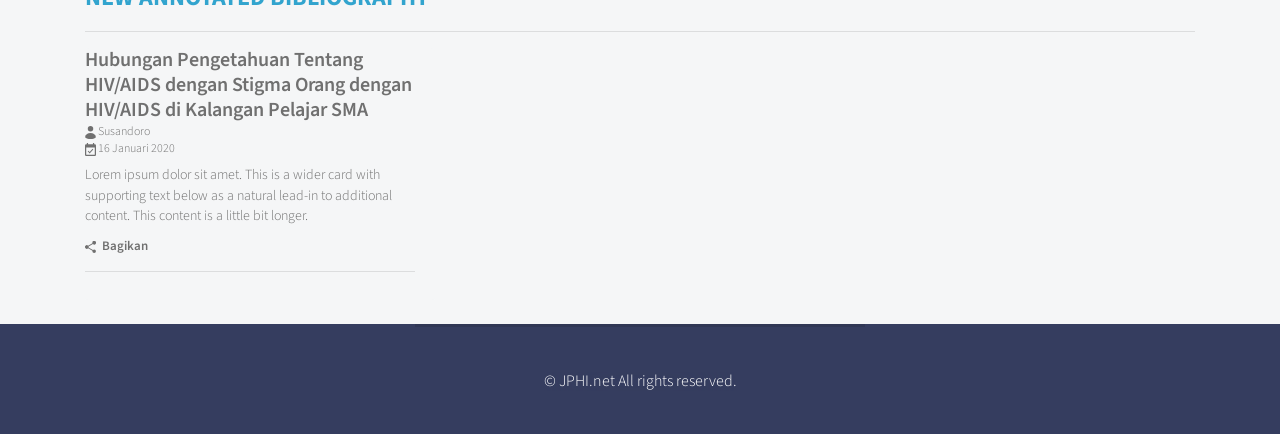
==== commit 312c4892: "add dropdown share" ====
--- a/index.html
+++ b/index.html
@@ -7,6 +7,9 @@
 
     <!-- Bootstrap CSS -->
     <link rel="stylesheet" href="https://stackpath.bootstrapcdn.com/bootstrap/4.4.1/css/bootstrap.min.css" integrity="sha384-Vkoo8x4CGsO3+Hhxv8T/Q5PaXtkKtu6ug5TOeNV6gBiFeWPGFN9MuhOf23Q9Ifjh" crossorigin="anonymous">
+
+    <!-- font awesome -->
+    <link rel="stylesheet" href="https://cdnjs.cloudflare.com/ajax/libs/font-awesome/5.13.0/css/all.min.css" integrity="sha256-h20CPZ0QyXlBuAw7A+KluUYx/3pK+c7lYEpqLTlxjYQ=" crossorigin="anonymous" />
     
     <!-- my css -->
     <link rel="stylesheet" href="css/index.css">
@@ -239,133 +242,229 @@
               <div class="card-footer">
                 <ul class="list-inline">
                   <li class="list-inline-item"><i><img src="img/download.svg" alt=""></i><a href="">Unduh</a></li>
-                  <li class="list-inline-item"><i><img src="img/share.svg" alt=""></i><a href="">Bagikan</a></li>
-                </ul>
-                <hr>
-              </div>
-            </div>
-          </div>
-
-          <div class="col-md-4 mb-4">
-            <div class="card h-100">
-              <div class="card-body">
-                <a href="detail.html " class="card-title">Hubungan Pengetahuan Tentang HIV/AIDS dengan Stigma Orang dengan HIV/AIDS di Kalangan Pelajar SMA</a>
-                <h6 class="autor"><i><img src="img/autor.svg" alt="" srcset=""></i> Susandoro</h6>
-                <h6 class="date"><i><img src="img/date.svg" alt=""></i> 16 Januari 2020</h6>
-                <p class="card-text">Lorem ipsum dolor sit amet. This is a wider card with supporting text below as a natural lead-in to additional content. This content is a little bit longer.</p>
-              </div>
-              <div class="card-footer">
-                <ul class="list-inline">
-                  <li class="list-inline-item"><i><img src="img/download.svg" alt=""></i><a href="">Unduh</a></li>
-                  <li class="list-inline-item"><i><img src="img/share.svg" alt=""></i><a href="">Bagikan</a></li>
-                </ul>
-                <hr>
-              </div>
-            </div>
-          </div>
-
-          <div class="col-md-4 mb-4">
-            <div class="card h-100">
-              <div class="card-body">
-                <a href="detail.html " class="card-title">Hubungan Pengetahuan Tentang HIV/AIDS dengan Stigma Orang dengan HIV/AIDS di Kalangan Pelajar SMA</a>
-                <h6 class="autor"><i><img src="img/autor.svg" alt="" srcset=""></i> Susandoro</h6>
-                <h6 class="date"><i><img src="img/date.svg" alt=""></i> 16 Januari 2020</h6>
-                <p class="card-text">Lorem ipsum dolor sit amet. This is a wider card with supporting text below as a natural lead-in to additional content. This content is a little bit longer.</p>
-              </div>
-              <div class="card-footer">
-                <ul class="list-inline">
-                  <li class="list-inline-item"><i><img src="img/download.svg" alt=""></i><a href="">Unduh</a></li>
-                  <li class="list-inline-item"><i><img src="img/share.svg" alt=""></i><a href="">Bagikan</a></li>
-                </ul>
-                <hr>
-              </div>
-            </div>
-          </div>
-
-          <div class="col-md-4 mb-4">
-            <div class="card h-100">
-              <div class="card-body">
-                <a href="detail.html " class="card-title">Hubungan Pengetahuan Tentang HIV/AIDS dengan Stigma Orang dengan HIV/AIDS di Kalangan Pelajar SMA</a>
-                <h6 class="autor"><i><img src="img/autor.svg" alt="" srcset=""></i> Susandoro</h6>
-                <h6 class="date"><i><img src="img/date.svg" alt=""></i> 16 Januari 2020</h6>
-                <p class="card-text">Lorem ipsum dolor sit amet. This is a wider card with supporting text below as a natural lead-in to additional content. This content is a little bit longer.</p>
-              </div>
-              <div class="card-footer">
-                <ul class="list-inline">
-                  <li class="list-inline-item"><i><img src="img/download.svg" alt=""></i><a href="">Unduh</a></li>
-                  <li class="list-inline-item"><i><img src="img/share.svg" alt=""></i><a href="">Bagikan</a></li>
-                </ul>
-                <hr>
-              </div>
-            </div>
-          </div>
-
-          <div class="col-md-4 mb-4">
-            <div class="card h-100">
-              <div class="card-body">
-                <a href="detail.html " class="card-title">Hubungan Pengetahuan Tentang HIV/AIDS dengan Stigma Orang dengan HIV/AIDS di Kalangan Pelajar SMA</a>
-                <h6 class="autor"><i><img src="img/autor.svg" alt="" srcset=""></i> Susandoro</h6>
-                <h6 class="date"><i><img src="img/date.svg" alt=""></i> 16 Januari 2020</h6>
-                <p class="card-text">Lorem ipsum dolor sit amet. This is a wider card with supporting text below as a natural lead-in to additional content. This content is a little bit longer.</p>
-              </div>
-              <div class="card-footer">
-                <ul class="list-inline">
-                  <li class="list-inline-item"><i><img src="img/download.svg" alt=""></i><a href="">Unduh</a></li>
-                  <li class="list-inline-item"><i><img src="img/share.svg" alt=""></i><a href="">Bagikan</a></li>
-                </ul>
-                <hr>
-              </div>
-            </div>
-          </div>
-
-          <div class="col-md-4 mb-4">
-            <div class="card h-100">
-              <div class="card-body">
-                <a href="detail.html " class="card-title">Hubungan Pengetahuan Tentang HIV/AIDS dengan Stigma Orang dengan HIV/AIDS di Kalangan Pelajar SMA</a>
-                <h6 class="autor"><i><img src="img/autor.svg" alt="" srcset=""></i> Susandoro</h6>
-                <h6 class="date"><i><img src="img/date.svg" alt=""></i> 16 Januari 2020</h6>
-                <p class="card-text">Lorem ipsum dolor sit amet. This is a wider card with supporting text below as a natural lead-in to additional content. This content is a little bit longer.</p>
-              </div>
-              <div class="card-footer">
-                <ul class="list-inline">
-                  <li class="list-inline-item"><i><img src="img/download.svg" alt=""></i><a href="">Unduh</a></li>
-                  <li class="list-inline-item"><i><img src="img/share.svg" alt=""></i><a href="">Bagikan</a></li>
-                </ul>
-                <hr>
-              </div>
-            </div>
-          </div>
-
-          <div class="col-md-4 mb-4">
-            <div class="card h-100">
-              <div class="card-body">
-                <a href="detail.html " class="card-title">Hubungan Pengetahuan Tentang HIV/AIDS dengan Stigma Orang dengan HIV/AIDS di Kalangan Pelajar SMA</a>
-                <h6 class="autor"><i><img src="img/autor.svg" alt="" srcset=""></i> Susandoro</h6>
-                <h6 class="date"><i><img src="img/date.svg" alt=""></i> 16 Januari 2020</h6>
-                <p class="card-text">Lorem ipsum dolor sit amet. This is a wider card with supporting text below as a natural lead-in to additional content. This content is a little bit longer.</p>
-              </div>
-              <div class="card-footer">
-                <ul class="list-inline">
-                  <li class="list-inline-item"><i><img src="img/download.svg" alt=""></i><a href="">Unduh</a></li>
-                  <li class="list-inline-item"><i><img src="img/share.svg" alt=""></i><a href="">Bagikan</a></li>
-                </ul>
-                <hr>
-              </div>
-            </div>
-          </div>
-
-          <div class="col-md-4 mb-4">
-            <div class="card h-100">
-              <div class="card-body">
-                <a href="detail.html " class="card-title">Hubungan Pengetahuan Tentang HIV/AIDS dengan Stigma Orang dengan HIV/AIDS di Kalangan Pelajar SMA</a>
-                <h6 class="autor"><i><img src="img/autor.svg" alt="" srcset=""></i> Susandoro</h6>
-                <h6 class="date"><i><img src="img/date.svg" alt=""></i> 16 Januari 2020</h6>
-                <p class="card-text">Lorem ipsum dolor sit amet. This is a wider card with supporting text below as a natural lead-in to additional content. This content is a little bit longer.</p>
-              </div>
-              <div class="card-footer">
-                <ul class="list-inline">
-                  <li class="list-inline-item"><i><img src="img/download.svg" alt=""></i><a href="">Unduh</a></li>
-                  <li class="list-inline-item"><i><img src="img/share.svg" alt=""></i><a href="">Bagikan</a></li>
+                  <li class="list-inline-item">
+                    <div class="dropdown share">
+                      <i><img src="img/share.svg" alt=""></i>
+                      <a class="dropdown-togle" href="" role="button" id="dropdown-share" data-toggle="dropdown" aria-haspopup="true" aria-expanded="false">Bagikan</a>
+
+                      <div class="dropdown-menu" aria-labelledby="dropdown-share">
+                        <a class="dropdown-item" href="#"><i class="fab fa-facebook-square"></i>Facebook</a>
+                        <a class="dropdown-item" href="#"><i class="fab fa-twitter-square"></i>Twitter</a>
+                        <a class="dropdown-item" href="#"><i class="fab fa-whatsapp-square"></i>Whatsapp</a>
+                        <a class="dropdown-item" href="#"><i class="fas fa-copy"></i>Salin Link</a>
+                      </div>
+                    </div>
+                  </li>
+                </ul>
+                <hr>
+              </div>
+            </div>
+          </div>
+
+          <div class="col-md-4 mb-4">
+            <div class="card h-100">
+              <div class="card-body">
+                <a href="detail.html " class="card-title">Hubungan Pengetahuan Tentang HIV/AIDS dengan Stigma Orang dengan HIV/AIDS di Kalangan Pelajar SMA</a>
+                <h6 class="autor"><i><img src="img/autor.svg" alt="" srcset=""></i> Susandoro</h6>
+                <h6 class="date"><i><img src="img/date.svg" alt=""></i> 16 Januari 2020</h6>
+                <p class="card-text">Lorem ipsum dolor sit amet. This is a wider card with supporting text below as a natural lead-in to additional content. This content is a little bit longer.</p>
+              </div>
+              <div class="card-footer">
+                <ul class="list-inline">
+                  <li class="list-inline-item"><i><img src="img/download.svg" alt=""></i><a href="">Unduh</a></li>
+                  <li class="list-inline-item">
+                    <div class="dropdown share">
+                      <i><img src="img/share.svg" alt=""></i>
+                      <a class="dropdown-togle" href="" role="button" id="dropdown-share" data-toggle="dropdown" aria-haspopup="true" aria-expanded="false">Bagikan</a>
+
+                      <div class="dropdown-menu" aria-labelledby="dropdown-share">
+                        <a class="dropdown-item" href="#"><i class="fab fa-facebook-square"></i>Facebook</a>
+                        <a class="dropdown-item" href="#"><i class="fab fa-twitter-square"></i>Twitter</a>
+                        <a class="dropdown-item" href="#"><i class="fab fa-whatsapp-square"></i>Whatsapp</a>
+                        <a class="dropdown-item" href="#"><i class="fas fa-copy"></i>Salin Link</a>
+                      </div>
+                    </div>
+                  </li>
+                </ul>
+                <hr>
+              </div>
+            </div>
+          </div>
+
+          <div class="col-md-4 mb-4">
+            <div class="card h-100">
+              <div class="card-body">
+                <a href="detail.html " class="card-title">Hubungan Pengetahuan Tentang HIV/AIDS dengan Stigma Orang dengan HIV/AIDS di Kalangan Pelajar SMA</a>
+                <h6 class="autor"><i><img src="img/autor.svg" alt="" srcset=""></i> Susandoro</h6>
+                <h6 class="date"><i><img src="img/date.svg" alt=""></i> 16 Januari 2020</h6>
+                <p class="card-text">Lorem ipsum dolor sit amet. This is a wider card with supporting text below as a natural lead-in to additional content. This content is a little bit longer.</p>
+              </div>
+              <div class="card-footer">
+                <ul class="list-inline">
+                  <li class="list-inline-item"><i><img src="img/download.svg" alt=""></i><a href="">Unduh</a></li>
+                  <li class="list-inline-item">
+                    <div class="dropdown share">
+                      <i><img src="img/share.svg" alt=""></i>
+                      <a class="dropdown-togle" href="" role="button" id="dropdown-share" data-toggle="dropdown" aria-haspopup="true" aria-expanded="false">Bagikan</a>
+
+                      <div class="dropdown-menu" aria-labelledby="dropdown-share">
+                        <a class="dropdown-item" href="#"><i class="fab fa-facebook-square"></i>Facebook</a>
+                        <a class="dropdown-item" href="#"><i class="fab fa-twitter-square"></i>Twitter</a>
+                        <a class="dropdown-item" href="#"><i class="fab fa-whatsapp-square"></i>Whatsapp</a>
+                        <a class="dropdown-item" href="#"><i class="fas fa-copy"></i>Salin Link</a>
+                      </div>
+                    </div>
+                  </li>
+                </ul>
+                <hr>
+              </div>
+            </div>
+          </div>
+
+          <div class="col-md-4 mb-4">
+            <div class="card h-100">
+              <div class="card-body">
+                <a href="detail.html " class="card-title">Hubungan Pengetahuan Tentang HIV/AIDS dengan Stigma Orang dengan HIV/AIDS di Kalangan Pelajar SMA</a>
+                <h6 class="autor"><i><img src="img/autor.svg" alt="" srcset=""></i> Susandoro</h6>
+                <h6 class="date"><i><img src="img/date.svg" alt=""></i> 16 Januari 2020</h6>
+                <p class="card-text">Lorem ipsum dolor sit amet. This is a wider card with supporting text below as a natural lead-in to additional content. This content is a little bit longer.</p>
+              </div>
+              <div class="card-footer">
+                <ul class="list-inline">
+                  <li class="list-inline-item"><i><img src="img/download.svg" alt=""></i><a href="">Unduh</a></li>
+                  <li class="list-inline-item">
+                    <div class="dropdown share">
+                      <i><img src="img/share.svg" alt=""></i>
+                      <a class="dropdown-togle" href="" role="button" id="dropdown-share" data-toggle="dropdown" aria-haspopup="true" aria-expanded="false">Bagikan</a>
+
+                      <div class="dropdown-menu" aria-labelledby="dropdown-share">
+                        <a class="dropdown-item" href="#"><i class="fab fa-facebook-square"></i>Facebook</a>
+                        <a class="dropdown-item" href="#"><i class="fab fa-twitter-square"></i>Twitter</a>
+                        <a class="dropdown-item" href="#"><i class="fab fa-whatsapp-square"></i>Whatsapp</a>
+                        <a class="dropdown-item" href="#"><i class="fas fa-copy"></i>Salin Link</a>
+                      </div>
+                    </div>
+                  </li>
+                </ul>
+                <hr>
+              </div>
+            </div>
+          </div>
+
+          <div class="col-md-4 mb-4">
+            <div class="card h-100">
+              <div class="card-body">
+                <a href="detail.html " class="card-title">Hubungan Pengetahuan Tentang HIV/AIDS dengan Stigma Orang dengan HIV/AIDS di Kalangan Pelajar SMA</a>
+                <h6 class="autor"><i><img src="img/autor.svg" alt="" srcset=""></i> Susandoro</h6>
+                <h6 class="date"><i><img src="img/date.svg" alt=""></i> 16 Januari 2020</h6>
+                <p class="card-text">Lorem ipsum dolor sit amet. This is a wider card with supporting text below as a natural lead-in to additional content. This content is a little bit longer.</p>
+              </div>
+              <div class="card-footer">
+                <ul class="list-inline">
+                  <li class="list-inline-item"><i><img src="img/download.svg" alt=""></i><a href="">Unduh</a></li>
+                  <li class="list-inline-item">
+                    <div class="dropdown share">
+                      <i><img src="img/share.svg" alt=""></i>
+                      <a class="dropdown-togle" href="" role="button" id="dropdown-share" data-toggle="dropdown" aria-haspopup="true" aria-expanded="false">Bagikan</a>
+
+                      <div class="dropdown-menu" aria-labelledby="dropdown-share">
+                        <a class="dropdown-item" href="#"><i class="fab fa-facebook-square"></i>Facebook</a>
+                        <a class="dropdown-item" href="#"><i class="fab fa-twitter-square"></i>Twitter</a>
+                        <a class="dropdown-item" href="#"><i class="fab fa-whatsapp-square"></i>Whatsapp</a>
+                        <a class="dropdown-item" href="#"><i class="fas fa-copy"></i>Salin Link</a>
+                      </div>
+                    </div>
+                  </li>
+                </ul>
+                <hr>
+              </div>
+            </div>
+          </div>
+
+          <div class="col-md-4 mb-4">
+            <div class="card h-100">
+              <div class="card-body">
+                <a href="detail.html " class="card-title">Hubungan Pengetahuan Tentang HIV/AIDS dengan Stigma Orang dengan HIV/AIDS di Kalangan Pelajar SMA</a>
+                <h6 class="autor"><i><img src="img/autor.svg" alt="" srcset=""></i> Susandoro</h6>
+                <h6 class="date"><i><img src="img/date.svg" alt=""></i> 16 Januari 2020</h6>
+                <p class="card-text">Lorem ipsum dolor sit amet. This is a wider card with supporting text below as a natural lead-in to additional content. This content is a little bit longer.</p>
+              </div>
+              <div class="card-footer">
+                <ul class="list-inline">
+                  <li class="list-inline-item"><i><img src="img/download.svg" alt=""></i><a href="">Unduh</a></li>
+                  <li class="list-inline-item">
+                    <div class="dropdown share">
+                      <i><img src="img/share.svg" alt=""></i>
+                      <a class="dropdown-togle" href="" role="button" id="dropdown-share" data-toggle="dropdown" aria-haspopup="true" aria-expanded="false">Bagikan</a>
+
+                      <div class="dropdown-menu" aria-labelledby="dropdown-share">
+                        <a class="dropdown-item" href="#"><i class="fab fa-facebook-square"></i>Facebook</a>
+                        <a class="dropdown-item" href="#"><i class="fab fa-twitter-square"></i>Twitter</a>
+                        <a class="dropdown-item" href="#"><i class="fab fa-whatsapp-square"></i>Whatsapp</a>
+                        <a class="dropdown-item" href="#"><i class="fas fa-copy"></i>Salin Link</a>
+                      </div>
+                    </div>
+                  </li>
+                </ul>
+                <hr>
+              </div>
+            </div>
+          </div>
+
+          <div class="col-md-4 mb-4">
+            <div class="card h-100">
+              <div class="card-body">
+                <a href="detail.html " class="card-title">Hubungan Pengetahuan Tentang HIV/AIDS dengan Stigma Orang dengan HIV/AIDS di Kalangan Pelajar SMA</a>
+                <h6 class="autor"><i><img src="img/autor.svg" alt="" srcset=""></i> Susandoro</h6>
+                <h6 class="date"><i><img src="img/date.svg" alt=""></i> 16 Januari 2020</h6>
+                <p class="card-text">Lorem ipsum dolor sit amet. This is a wider card with supporting text below as a natural lead-in to additional content. This content is a little bit longer.</p>
+              </div>
+              <div class="card-footer">
+                <ul class="list-inline">
+                  <li class="list-inline-item"><i><img src="img/download.svg" alt=""></i><a href="">Unduh</a></li>
+                  <li class="list-inline-item">
+                    <div class="dropdown share">
+                      <i><img src="img/share.svg" alt=""></i>
+                      <a class="dropdown-togle" href="" role="button" id="dropdown-share" data-toggle="dropdown" aria-haspopup="true" aria-expanded="false">Bagikan</a>
+
+                      <div class="dropdown-menu" aria-labelledby="dropdown-share">
+                        <a class="dropdown-item" href="#"><i class="fab fa-facebook-square"></i>Facebook</a>
+                        <a class="dropdown-item" href="#"><i class="fab fa-twitter-square"></i>Twitter</a>
+                        <a class="dropdown-item" href="#"><i class="fab fa-whatsapp-square"></i>Whatsapp</a>
+                        <a class="dropdown-item" href="#"><i class="fas fa-copy"></i>Salin Link</a>
+                      </div>
+                    </div>
+                  </li>
+                </ul>
+                <hr>
+              </div>
+            </div>
+          </div>
+
+          <div class="col-md-4 mb-4">
+            <div class="card h-100">
+              <div class="card-body">
+                <a href="detail.html " class="card-title">Hubungan Pengetahuan Tentang HIV/AIDS dengan Stigma Orang dengan HIV/AIDS di Kalangan Pelajar SMA</a>
+                <h6 class="autor"><i><img src="img/autor.svg" alt="" srcset=""></i> Susandoro</h6>
+                <h6 class="date"><i><img src="img/date.svg" alt=""></i> 16 Januari 2020</h6>
+                <p class="card-text">Lorem ipsum dolor sit amet. This is a wider card with supporting text below as a natural lead-in to additional content. This content is a little bit longer.</p>
+              </div>
+              <div class="card-footer">
+                <ul class="list-inline">
+                  <li class="list-inline-item"><i><img src="img/download.svg" alt=""></i><a href="">Unduh</a></li>
+                  <li class="list-inline-item">
+                    <div class="dropdown share">
+                      <i><img src="img/share.svg" alt=""></i>
+                      <a class="dropdown-togle" href="" role="button" id="dropdown-share" data-toggle="dropdown" aria-haspopup="true" aria-expanded="false">Bagikan</a>
+
+                      <div class="dropdown-menu" aria-labelledby="dropdown-share">
+                        <a class="dropdown-item" href="#"><i class="fab fa-facebook-square"></i>Facebook</a>
+                        <a class="dropdown-item" href="#"><i class="fab fa-twitter-square"></i>Twitter</a>
+                        <a class="dropdown-item" href="#"><i class="fab fa-whatsapp-square"></i>Whatsapp</a>
+                        <a class="dropdown-item" href="#"><i class="fas fa-copy"></i>Salin Link</a>
+                      </div>
+                    </div>
+                  </li>
                 </ul>
                 <hr>
               </div>
--- a/css/header-footer.css
+++ b/css/header-footer.css
@@ -159,7 +159,6 @@
     letter-spacing: 0.6px;
     text-align: left;
     color: #ffffff;
-    margin-right: 2%;
 }
 
 
@@ -176,6 +175,11 @@
     margin-left: 18px;
  }
 
+ .main-nav .btn-outline-secondary:hover{
+     background-color: #ef494b;
+     color: white !important;
+ }
+
  .main-nav .input-group{
      width: 100%;
  }
@@ -211,6 +215,12 @@
 
 /* ###################### END HEADER ################################## */
 
+/* share dropdown */
+.dropdown-menu .fab, .dropdown-menu .fas{
+    margin-right: 3px;
+}
+/* end share dropdown */
+
 .page-link{
     background-color: #f5f6f7 !important;
 }
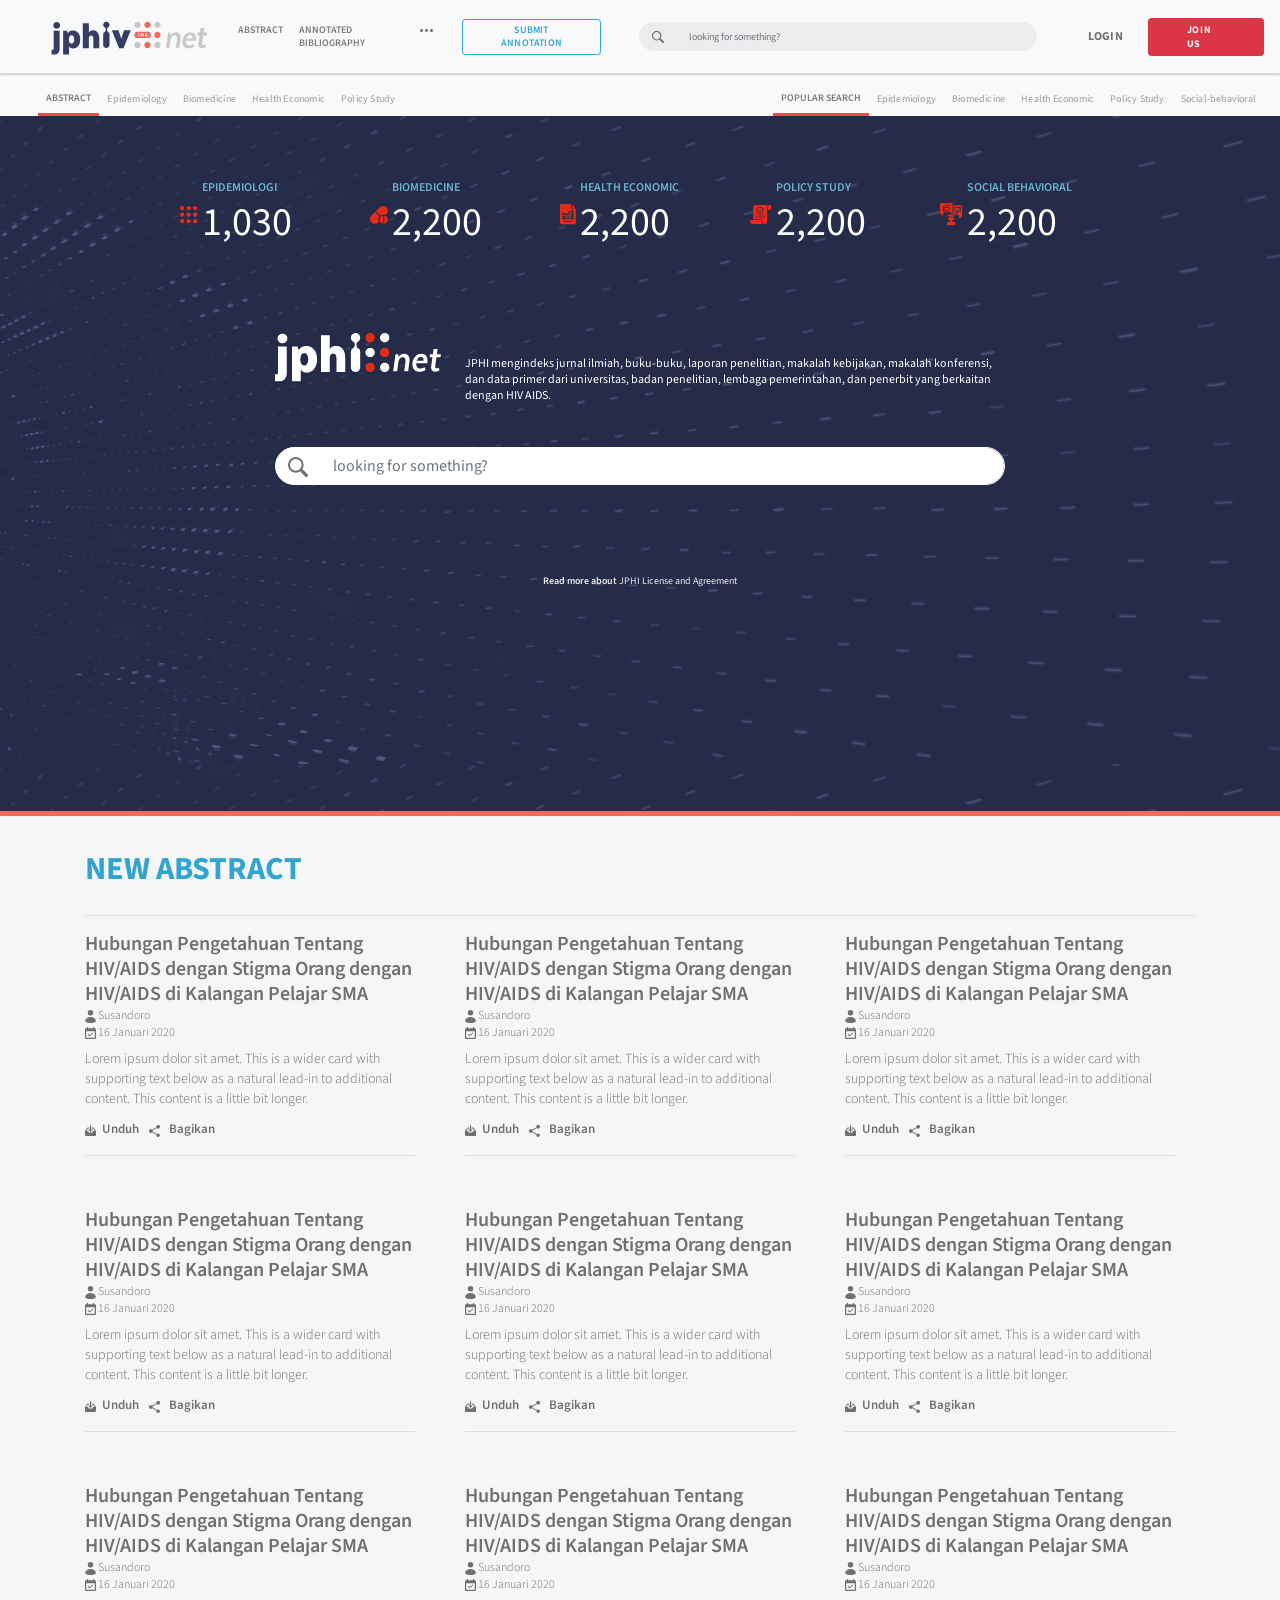
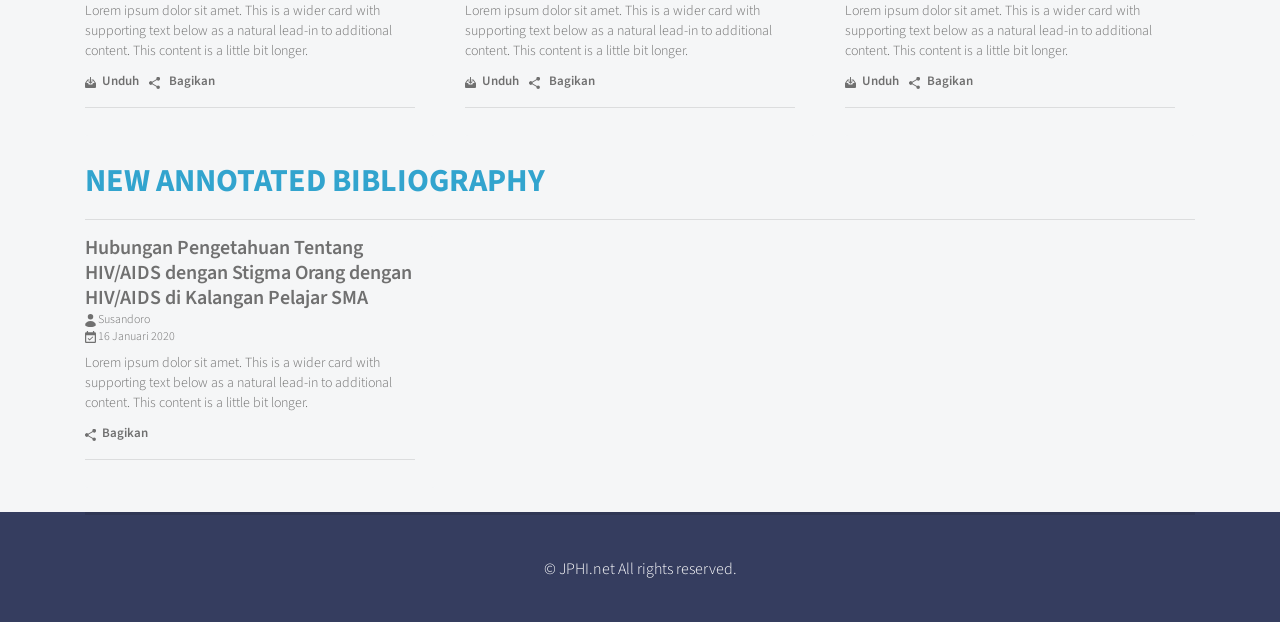
==== commit 2d1a72a0: "update" ====
--- a/index.html
+++ b/index.html
@@ -78,10 +78,6 @@
         </form>
         <button type="button" class="btn btn-link ">LOGIN</button>
         <a href="" type="button" class="btn btn-danger btn-sm btn-join-us">JOIN US</a>
-        <!-- <a href="">
-          <button type="button" class="btn btn-danger btn-sm btn-join-us">JOIN US</button>
-        </a> -->
-      </div>
     </nav>
     <!-- end header 1 -->
 
@@ -139,8 +135,8 @@
       <div class="container-fluid">
         <div class="jumbotron jumbotron-fluid">
           <div class="container">
-            <div class="row justify-content-md-center">
-              <div class="col-md-2">
+            <div class="row justify-content-md-center row-cols-2">
+              <div class="col-md-2 ">
                 <div class="media">
                   <img src="img/epidemiology.png" class="align-self-center mr-1" alt="...">
                   <div class="media-body">
@@ -149,7 +145,7 @@
                   </div>
                 </div>
               </div>
-              <div class="col-md-2">
+              <div class="col-md-2 ">
                 <div class="media">
                   <img src="img/biomedicine.png" class="align-self-center mr-1" alt="...">
                   <div class="media-body">
@@ -158,7 +154,7 @@
                   </div>
                 </div>
               </div>
-              <div class="col-md-2">
+              <div class="col-md-2 ">
                 <div class="media">
                   <img src="img/health economic.png" class="align-self-center mr-1" alt="...">
                   <div class="media-body">
@@ -167,7 +163,7 @@
                   </div>
                 </div>
               </div>
-              <div class="col-md-2">
+              <div class="col-md-2 ">
                 <div class="media">
                   <img src="img/policy-study.png" class="align-self-center mr-1" alt="...">
                   <div class="media-body">
@@ -176,7 +172,7 @@
                   </div>
                 </div>
               </div>
-              <div class="col-md-2">
+              <div class="col-md-2 ">
                 <div class="media">
                   <img src="img/social-behavioral.png" class="align-self-center mr-1" alt="...">
                   <div class="media-body">
--- a/css/index.css
+++ b/css/index.css
@@ -282,11 +282,94 @@
 
 /* FOOTER */
 footer hr{
-    width: 450px;
+    width: 100%;
     border-top-width: 3px;
     margin-bottom: 0;
     margin-top: 0;
     padding-bottom: 0;
     padding-top: 0;
 }
-/* END FOOTER */+/* END FOOTER */
+
+/* breakpoint mobile responsive */
+
+.landing .media-body h5{
+    font-size: 12px;
+    font-weight: 600;
+    font-stretch: normal;
+    font-style: normal;
+    line-height: 1.33;
+    letter-spacing: normal;
+    text-align: left;
+    color: #68b4d0;
+}
+
+.landing .media-body h1{
+    font-size: 40px;
+    font-weight: normal;
+    font-stretch: normal;
+    font-style: normal;
+    line-height: 1.33;
+    letter-spacing: normal;
+    text-align: left;
+    color: #ffffff;
+}
+
+.landing-title {
+    font-size: 12px;
+    font-weight: normal;
+    font-stretch: normal;
+    font-style: normal;
+    line-height: 1.5;
+    letter-spacing: normal;
+    text-align: left;
+    color: #ffffff;
+    margin-top: 23px;
+}
+
+.jumbotron{
+    background-image: url(/img/landing-index.png);
+    height: 700px;
+}
+
+.d-flex h6{
+    text-align: center;
+    width: 100%;
+    font-size: 12px;
+    font-weight: normal;
+    font-stretch: normal;
+    font-style: normal;
+    line-height: 1.33;
+    letter-spacing: normal;
+    color: #edebeb;
+}
+
+.d-flex h6 span{
+    font-weight: 600;
+}
+
+.new-entry button{
+    display: none;
+}
+
+.new-entry h3{
+    font-size: 32px;
+    font-weight: bold;
+    font-stretch: normal;
+    font-style: normal;
+    line-height: 1.34;
+    letter-spacing: normal;
+    text-align: left;
+    color: #32a4ce;
+}
+
+.new-entry a{
+    font-size: 24px;
+    font-weight: 600;
+    font-stretch: normal;
+    font-style: normal;
+    line-height: 1.33;
+    letter-spacing: normal;
+    text-align: left;
+    color: #111c4a;
+}
--- a/css/header-footer.css
+++ b/css/header-footer.css
@@ -219,6 +219,14 @@
 .dropdown-menu .fab, .dropdown-menu .fas{
     margin-right: 3px;
 }
+
+.dropdown.share .dropdown-menu{
+    min-width: 0;
+}
+
+.dropdown.share a{
+    margin-bottom: 0;
+}
 /* end share dropdown */
 
 .page-link{
@@ -237,8 +245,13 @@
     font-family: 'Source Sans Pro';
     font-size: 16px;
     font-weight: 300;
-    text-align: left;
+    text-align: center;
     color: #ffffff !important;
     margin-top: 45px;
 }
-/* END FOOTER */+/* END FOOTER */
+
+/* Breakppint mobile responsive */
+.footer hr{
+    width: 100%;
+}
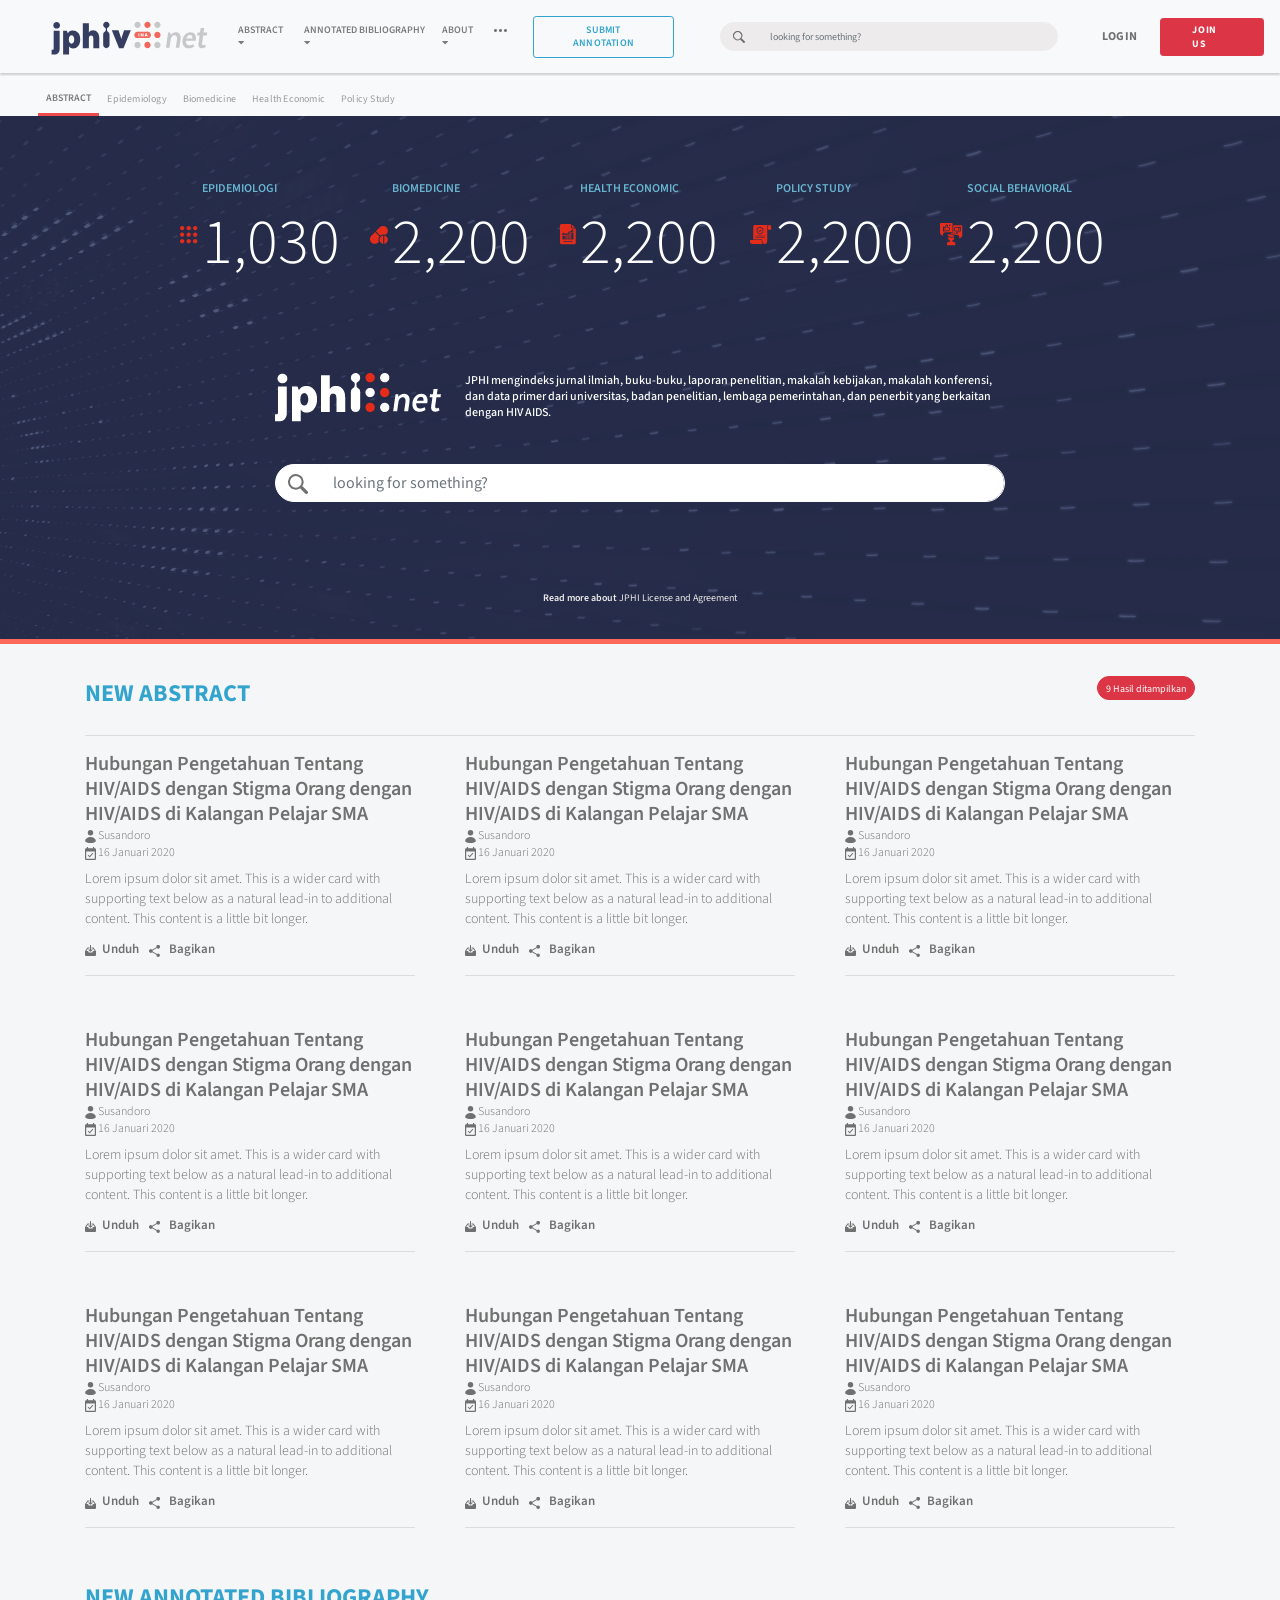
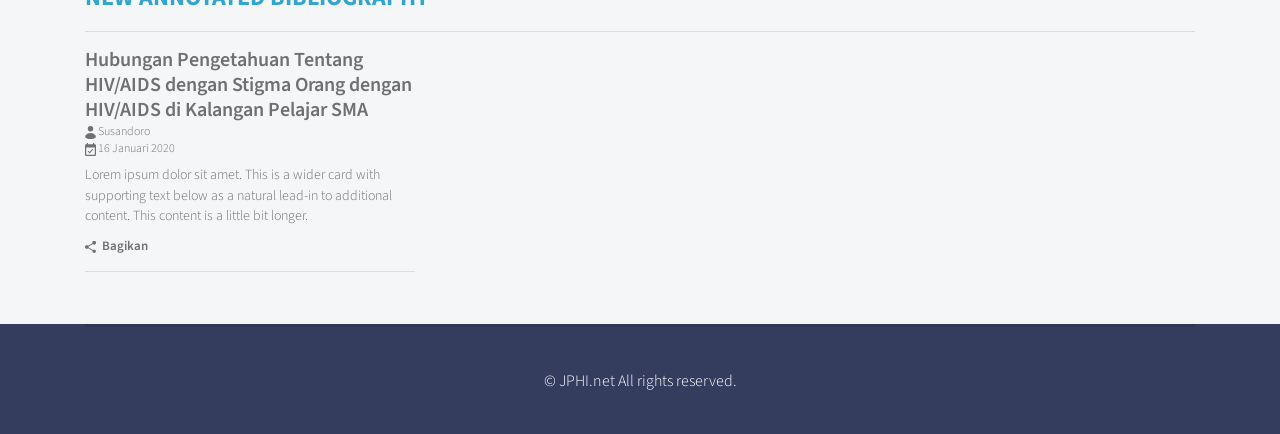
==== commit 572b501d: "update navbar" ====
--- a/index.html
+++ b/index.html
@@ -37,15 +37,45 @@
     
       <div class="collapse navbar-collapse" id="navbarSupportedContent">
         <ul class="navbar-nav">
-          <li class="nav-item active">
-            <a class="nav-link" href="Abstract.html">ABSTRACT <span class="sr-only">(current)</span></a>
-          </li>
-          <li class="nav-item">
-            <a class="nav-link" href="annotated.html">ANNOTATED BIBLIOGRAPHY </a>
+          <li class="nav-item active ">
+            <a class="nav-link " href="Abstract.html" role="button" id="dropdownAbstrakLink" data-toggle="dropdown" aria-haspopup="true" aria-expanded="false">ABSTRACT <i class="fa fa-caret-down" aria-hidden="true"></i> <span class="sr-only">(current)</span></a>
+            <div class="dropdown show ">
+              <div class="dropdown-menu nav-absrtak" aria-labelledby="dropdownAbstrakLink">
+                <a class="dropdown-item" href="#">EPIDEMIOLOGI</a>
+                <a class="dropdown-item" href="#">BIOMEDICINE</a>
+                <a class="dropdown-item" href="#">HEALT ECONOMIC</a>
+                <a class="dropdown-item" href="#">POLICY STUDY</a>
+                <a class="dropdown-item" href="#">SOCIAL-BEHAVIORAL</a>
+              </div>
+            </div>
+          </li>
+          <li class="nav-item">
+            <a class="nav-link" href="annotated.html" role="button" id="dropdownAnnotatedLink" data-toggle="dropdown" aria-haspopup="true" aria-expanded="false">ANNOTATED BIBLIOGRAPHY <i class="fa fa-caret-down" aria-hidden="true"></i> </a>
+            <div class="dropdown show ">
+              <div class="dropdown-menu nav-annotated" aria-labelledby="dropdownAnnotatedLink">
+                <a class="dropdown-item" href="#">EPIDEMIOLOGI</a>
+                <a class="dropdown-item" href="#">BIOMEDICINE</a>
+                <a class="dropdown-item" href="#">HEALT ECONOMIC</a>
+                <a class="dropdown-item" href="#">POLICY STUDY</a>
+                <a class="dropdown-item" href="#">SOCIAL-BEHAVIORAL</a>
+              </div>
+            </div>
+          </li>
+          <li class="nav-item">
+            <a class="nav-link" href="annotated.html"role="button" id="dropdownAboutLink" data-toggle="dropdown" aria-haspopup="true" aria-expanded="false">ABOUT <i class="fa fa-caret-down" aria-hidden="true"></i></a>
+            <div class="dropdown show ">
+              <div class="dropdown-menu nav-about" aria-labelledby="dropdownAboutLink">
+                <a class="dropdown-item" href="#">EPIDEMIOLOGI</a>
+                <a class="dropdown-item" href="#">BIOMEDICINE</a>
+                <a class="dropdown-item" href="#">HEALT ECONOMIC</a>
+                <a class="dropdown-item" href="#">POLICY STUDY</a>
+                <a class="dropdown-item" href="#">SOCIAL-BEHAVIORAL</a>
+              </div>
+            </div>
           </li>
           <li class="nav-item">
             <div class="dropdown show dropdown-annotated">
-              <a class="nav-link dropdown-toggle" role="button" id="dropdownAnnotatedLink" data-toggle="dropdown" aria-haspopup="true" aria-expanded="false" href="#"><img src="img/Group 13.png" alt="" srcset=""></a>
+            <a class="nav-link dropdown-toggle" role="button" id="dropdownAnnotatedLink" data-toggle="dropdown" aria-haspopup="true" aria-expanded="false" href="#"><img src="img/Group 13.png" alt="" srcset=""></a>
               <div class="dropdown-menu" aria-labelledby="dropdownAnnotatedLink">
                 <a class="dropdown-item" href="overview.html">OVERVIEW</a>
                 <div class="dropdown-divider"></div>
@@ -64,7 +94,6 @@
                 <a class="dropdown-item" href="annotated-detail.html">Annotated Detail</a>
               </div>
             </div>
-          </div>
           </li>
           <button type="button" class="btn btn-outline-secondary btn-sm">SUBMIT ANNOTATION</button>
         </ul>
@@ -78,16 +107,17 @@
         </form>
         <button type="button" class="btn btn-link ">LOGIN</button>
         <a href="" type="button" class="btn btn-danger btn-sm btn-join-us">JOIN US</a>
+      </div>
     </nav>
     <!-- end header 1 -->
 
     <!-- header 2 -->
     <nav class="navbar navbar-expand-lg navbar-light bg-light sub-nav">
-      <button class="navbar-toggler" type="button" data-toggle="collapse" data-target="#navbarSupportedContent" aria-controls="navbarSupportedContent" aria-expanded="false" aria-label="Toggle navigation">
+      <!-- <button class="navbar-toggler" type="button" data-toggle="collapse" data-target="#navbarSupportedContent" aria-controls="navbarSupportedContent" aria-expanded="false" aria-label="Toggle navigation">
         <span class="navbar-toggler-icon"></span>
-      </button>
+      </button> -->
     
-      <div class="collapse navbar-collapse" id="navbarSupportedContent">
+      <div class="abstrak">
         <ul class="navbar-nav mr-auto">
           <li class="nav-item active">
             <a class="nav-link" href="#">ABSTRACT <span class="sr-only">(current)</span></a>
@@ -106,26 +136,7 @@
           </li>
         </ul>
 
-        <ul class="navbar-nav ml-auto popular-search">
-          <li class="nav-item active">
-            <a class="nav-link" href="#">POPULAR SEARCH <span class="sr-only">(current)</span></a>
-          </li>
-          <li class="nav-item">
-            <a class="nav-link" href="#">Epidemiology</a>
-          </li>
-          <li class="nav-item">
-            <a class="nav-link" href="#">Biomedicine</a>
-          </li>
-          <li class="nav-item">
-            <a class="nav-link" href="#">Health Economic</a>
-          </li>
-          <li class="nav-item">
-            <a class="nav-link" href="#">Policy Study</a>
-          </li>
-          <li class="nav-item">
-            <a class="nav-link" href="#">Social-behavioral</a>
-          </li>
-        </ul>
+
       </div>
     </nav>
     <!-- end header 2 -->
--- a/css/index.css
+++ b/css/index.css
@@ -293,83 +293,91 @@
 
 /* breakpoint mobile responsive */
 
-.landing .media-body h5{
-    font-size: 12px;
-    font-weight: 600;
-    font-stretch: normal;
-    font-style: normal;
-    line-height: 1.33;
-    letter-spacing: normal;
-    text-align: left;
-    color: #68b4d0;
-}
-
-.landing .media-body h1{
-    font-size: 40px;
-    font-weight: normal;
-    font-stretch: normal;
-    font-style: normal;
-    line-height: 1.33;
-    letter-spacing: normal;
-    text-align: left;
-    color: #ffffff;
-}
-
-.landing-title {
-    font-size: 12px;
-    font-weight: normal;
-    font-stretch: normal;
-    font-style: normal;
-    line-height: 1.5;
-    letter-spacing: normal;
-    text-align: left;
-    color: #ffffff;
-    margin-top: 23px;
-}
-
-.jumbotron{
-    background-image: url(/img/landing-index.png);
-    height: 700px;
-}
-
-.d-flex h6{
-    text-align: center;
-    width: 100%;
-    font-size: 12px;
-    font-weight: normal;
-    font-stretch: normal;
-    font-style: normal;
-    line-height: 1.33;
-    letter-spacing: normal;
-    color: #edebeb;
-}
-
-.d-flex h6 span{
-    font-weight: 600;
-}
-
-.new-entry button{
-    display: none;
-}
-
-.new-entry h3{
-    font-size: 32px;
-    font-weight: bold;
-    font-stretch: normal;
-    font-style: normal;
-    line-height: 1.34;
-    letter-spacing: normal;
-    text-align: left;
-    color: #32a4ce;
-}
-
-.new-entry a{
-    font-size: 24px;
-    font-weight: 600;
-    font-stretch: normal;
-    font-style: normal;
-    line-height: 1.33;
-    letter-spacing: normal;
-    text-align: left;
-    color: #111c4a;
+@media (max-width:576px){
+
+    
+    .landing .media-body h5{
+        font-size: 12px;
+        font-weight: 600;
+        font-stretch: normal;
+        font-style: normal;
+        line-height: 1.33;
+        letter-spacing: normal;
+        text-align: left;
+        color: #68b4d0;
+    }
+    
+    .landing .media-body h1{
+        font-size: 40px;
+        font-weight: normal;
+        font-stretch: normal;
+        font-style: normal;
+        line-height: 1.33;
+        letter-spacing: normal;
+        text-align: left;
+        color: #ffffff;
+    }
+    
+    .landing-title {
+        font-size: 12px;
+        font-weight: normal;
+        font-stretch: normal;
+        font-style: normal;
+        line-height: 1.5;
+        letter-spacing: normal;
+        text-align: left;
+        color: #ffffff;
+        margin-top: 23px;
+    }
+    
+    .jumbotron{
+        background-image: url(/img/landing-index.png);
+        height: 700px;
+    }
+    
+    .d-flex h6{
+        text-align: center;
+        width: 100%;
+        font-size: 12px;
+        font-weight: normal;
+        font-stretch: normal;
+        font-style: normal;
+        line-height: 1.33;
+        letter-spacing: normal;
+        color: #edebeb;
+    }
+    
+    .d-flex h6 span{
+        font-weight: 600;
+    }
+    
+    .new-entry button{
+        display: none;
+    }
+    
+    .new-entry h3{
+        font-size: 32px;
+        font-weight: bold;
+        font-stretch: normal;
+        font-style: normal;
+        line-height: 1.34;
+        letter-spacing: normal;
+        text-align: left;
+        color: #32a4ce;
+    }
+    
+    .new-entry a{
+        font-size: 24px;
+        font-weight: 600;
+        font-stretch: normal;
+        font-style: normal;
+        line-height: 1.33;
+        letter-spacing: normal;
+        text-align: left;
+        color: #111c4a;
+    }
+
+    .read-more .align-items-end{
+        width: 100%;
+    }
 }
--- a/css/header-footer.css
+++ b/css/header-footer.css
@@ -252,6 +252,139 @@
 /* END FOOTER */
 
 /* Breakppint mobile responsive */
-.footer hr{
-    width: 100%;
+@media(max-width:576px){
+    
+    .footer hr{
+        width: 100%;
+    }
+
+    .sub-nav {
+        display: none;
+    }
+
+    .sub-nav .abstrak{
+        display: none;
+    }
+
+
+    .navbar-collapse{
+        padding-top: 30px;
+        padding-bottom: 30px;
+        width: 300px;
+        /* opacity: 0.95; */
+        box-shadow: 3px 3px 4px 0 rgba(0, 0, 0, 0.17);
+        background-color: #434343;
+        border-radius: 5px;
+    }
+
+    .navbar-nav .nav-link{
+        font-size: 14px;
+        font-weight: bold;
+        font-stretch: normal;
+        font-style: normal;
+        line-height: 1.36;
+        letter-spacing: normal;
+        text-align: left;
+        color: #fafafa !important;
+        padding-left: 30px;
+      }
+
+      .main-nav .btn-outline-secondary{
+        border-radius: 5px !important;
+        border: solid 1px #ffffff !important;
+        color: #ffffff !important;
+        font-size: 14px;
+        font-weight: 600;
+        font-stretch: normal;
+        font-style: normal;
+        line-height: 1.36;
+        letter-spacing: 0.28px;
+        color: #fafafa;
+        margin-left: 30px;
+        margin-right: 30px;
+        margin-bottom: 60px;
+      }
+
+      .main-nav .form-inline{
+          width: 100%;
+          padding-left: 30px;
+          padding-right: 30px;
+          margin-bottom: 30px !important;
+      }
+
+      .main-nav .input-group-text{
+        font-size: 12px;
+        font-weight: normal;
+        font-stretch: normal;
+        font-style: normal;
+        line-height: 1.33;
+        letter-spacing: normal;
+        text-align: center;
+        color: #707070;
+      }
+
+      .main-nav .btn-link{
+        padding-left: 30px;
+        font-size: 15px;
+        font-weight: bold;
+        font-stretch: normal;
+        font-style: normal;
+        line-height: 1.33;
+        letter-spacing: 0.3px;
+        text-align: left;
+        color: #fafafa;
+      }
+
+      .main-nav .btn-join-us{
+        font-size: 15px;
+        font-weight: bold;
+        font-stretch: normal;
+        font-style: normal;
+        line-height: 1.33;
+        letter-spacing: 0.3px;
+        color: #fafafa;
+      }
+
+      .nav-absrtak, .nav-annotated, .nav-about{
+          margin-top: 0;
+          padding-top: 0;
+          padding-bottom: 0;
+          border: 0;
+          background-color: transparent;
+      }
+
+      .nav-absrtak .dropdown-item,.nav-annotated .dropdown-item, .nav-about .dropdown-item{
+        font-size: 12px;
+        font-weight: normal;
+        font-stretch: normal;
+        font-style: normal;
+        line-height: 1.33;
+        letter-spacing: 0.36px;
+        text-align: left;
+        color: #ffffff;
+        padding-left: 30px;
+      }
+
+
+      .dropdown-annotated .dropdown-divider{
+          display: none;          
+      }
+
+      .dropdown-annotated .dropdown-menu{
+          box-shadow: none !important;
+          border: 0;
+          background-color: transparent !important;
+      }
+
+      #search-main-nav{
+          width: 100%;
+      }
+
+      .main-nav .img-profil{
+          margin-left:20px;
+      }
+
+    
+
+
 }
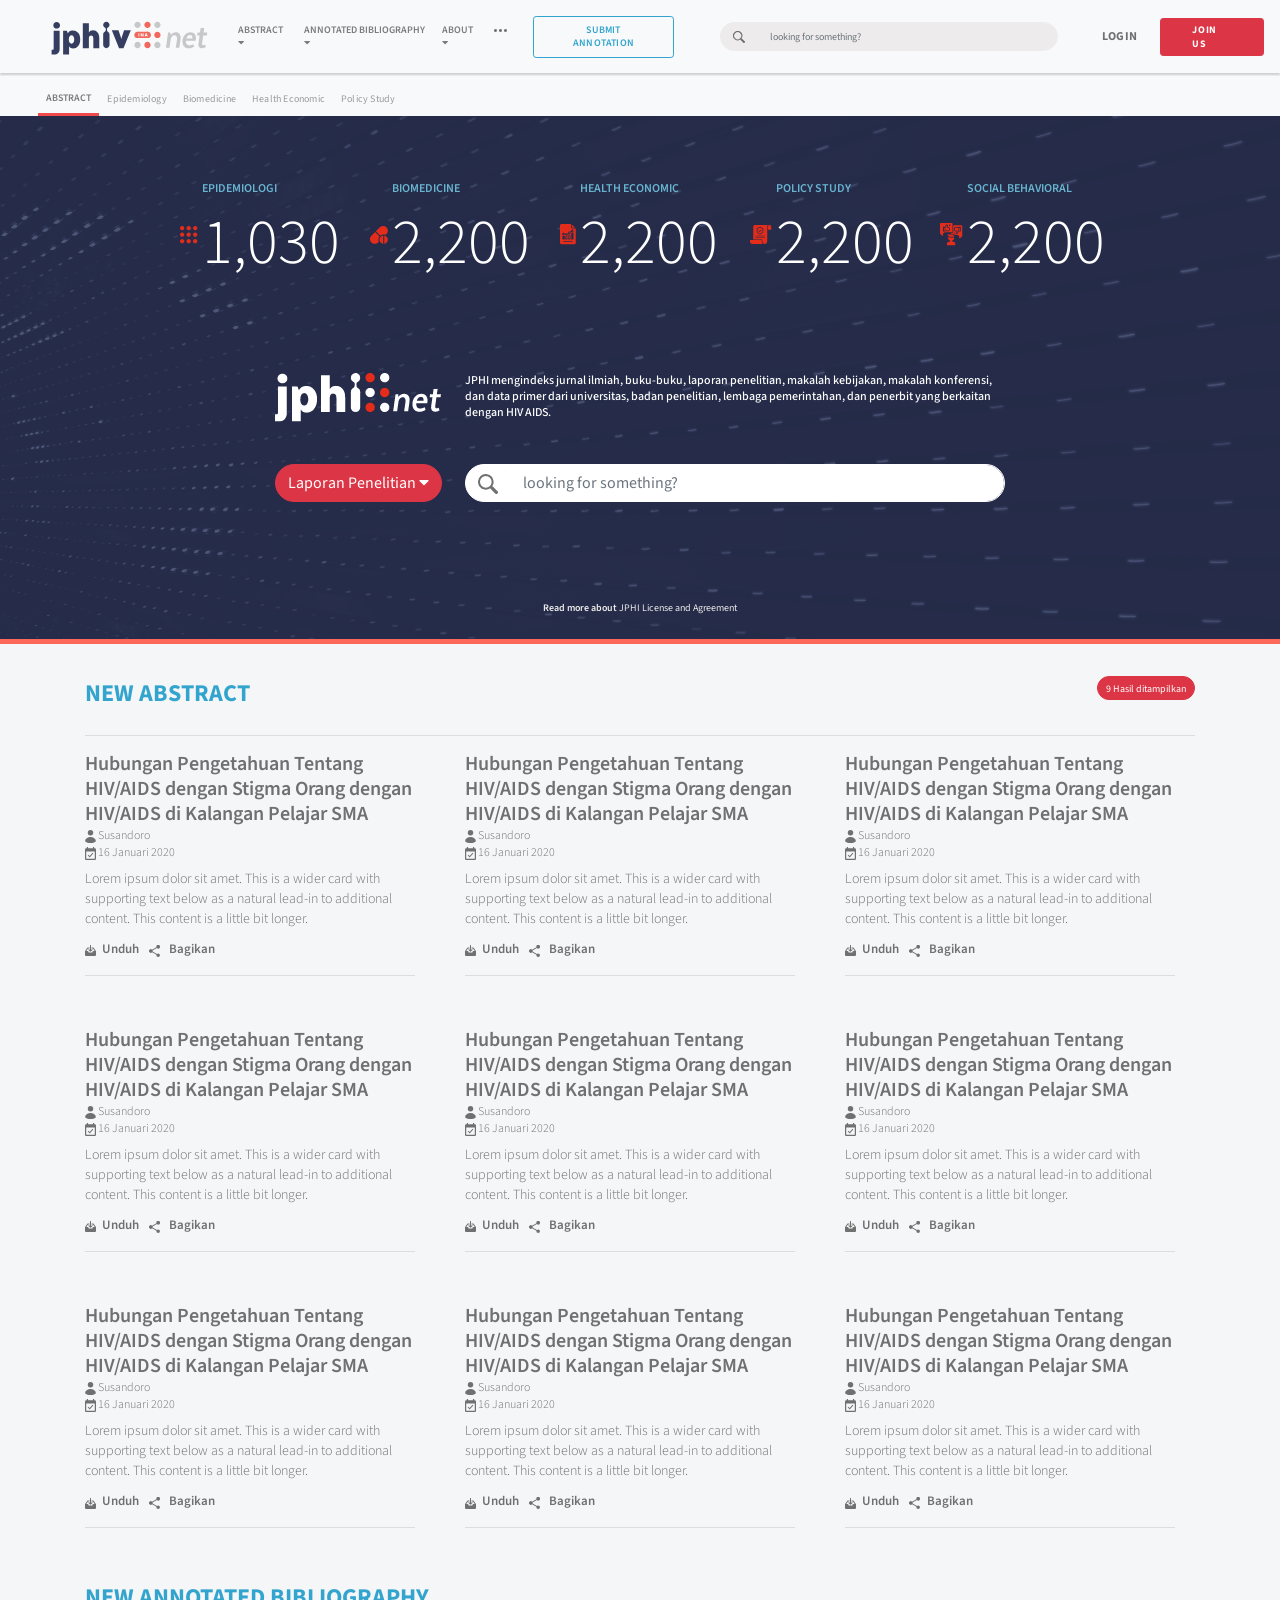
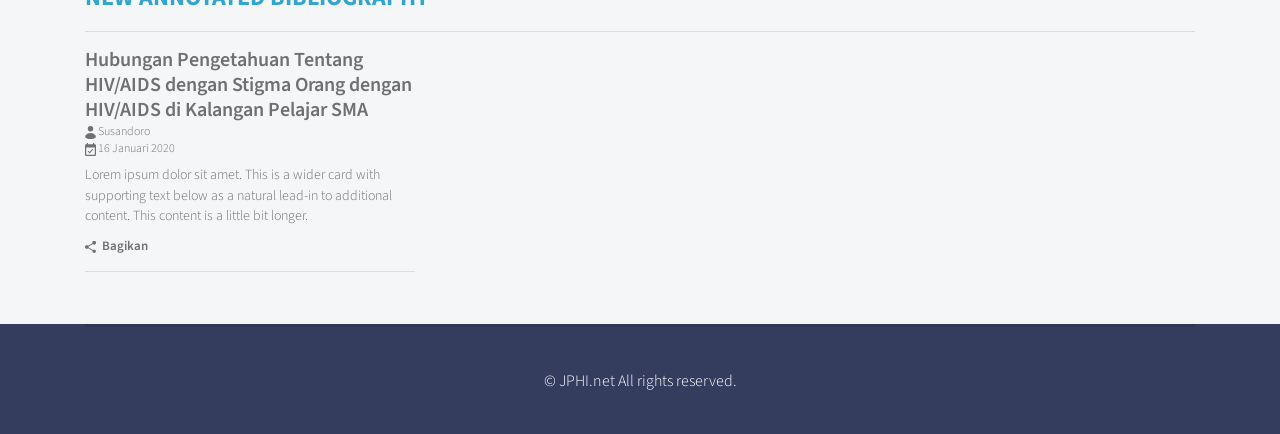
==== commit 6f9ac61a: "update add button" ====
--- a/index.html
+++ b/index.html
@@ -203,10 +203,24 @@
               </div>
             </div>
               <div class="row justify-content-md-center main-search">
-                <div class="col-md-8">
+                <div class="col-md-2 lap-pen">
+                  <div class="btn-group">
+                    <button type="button" class="btn btn-danger dropdown-toggle" data-toggle="dropdown" aria-haspopup="true" aria-expanded="false">
+                      Laporan Penelitian <i class="fas fa-caret-down"></i>
+                    </button>
+                    <div class="dropdown-menu">
+                      <a class="dropdown-item" href="#">Action</a>
+                      <a class="dropdown-item" href="#">Another action</a>
+                      <a class="dropdown-item" href="#">Something else here</a>
+                      <a class="dropdown-item" href="#">Separated link</a>
+                    </div>
+                  </div>
+                </div>
+                <div class="col-md-6">
+                  
                   <form action="">
                     <div class="input-group">
-  
+                      
                       <div class="input-group-prepend">
                         <div class="input-group-text"><i><img src="img/search-landing.svg" alt=""></i></div>
                       </div>
--- a/css/index.css
+++ b/css/index.css
@@ -119,6 +119,15 @@
     padding-left: 0 !important;
     padding-right: 0 !important;
 } */
+
+.main-search .lap-pen button{
+    margin-bottom: 10px;
+    border-top-right-radius: 20px;
+    border-bottom-right-radius: 20px;
+    border-top-left-radius:20px ;
+    border-bottom-left-radius: 20px;
+    background-color: #dc3545;
+}
 
 .main-search{
     margin-top: 35px;
--- a/css/header-footer.css
+++ b/css/header-footer.css
@@ -384,6 +384,18 @@
           margin-left:20px;
       }
 
+      .nav-profil img{
+        width: 50px;
+      }
+
+      .main-nav .navbar-brand img{
+          margin-right: 55px !important;
+      }
+
+      .navbar-toggler{
+          border: 0 !important;
+      }
+
     
 
 
